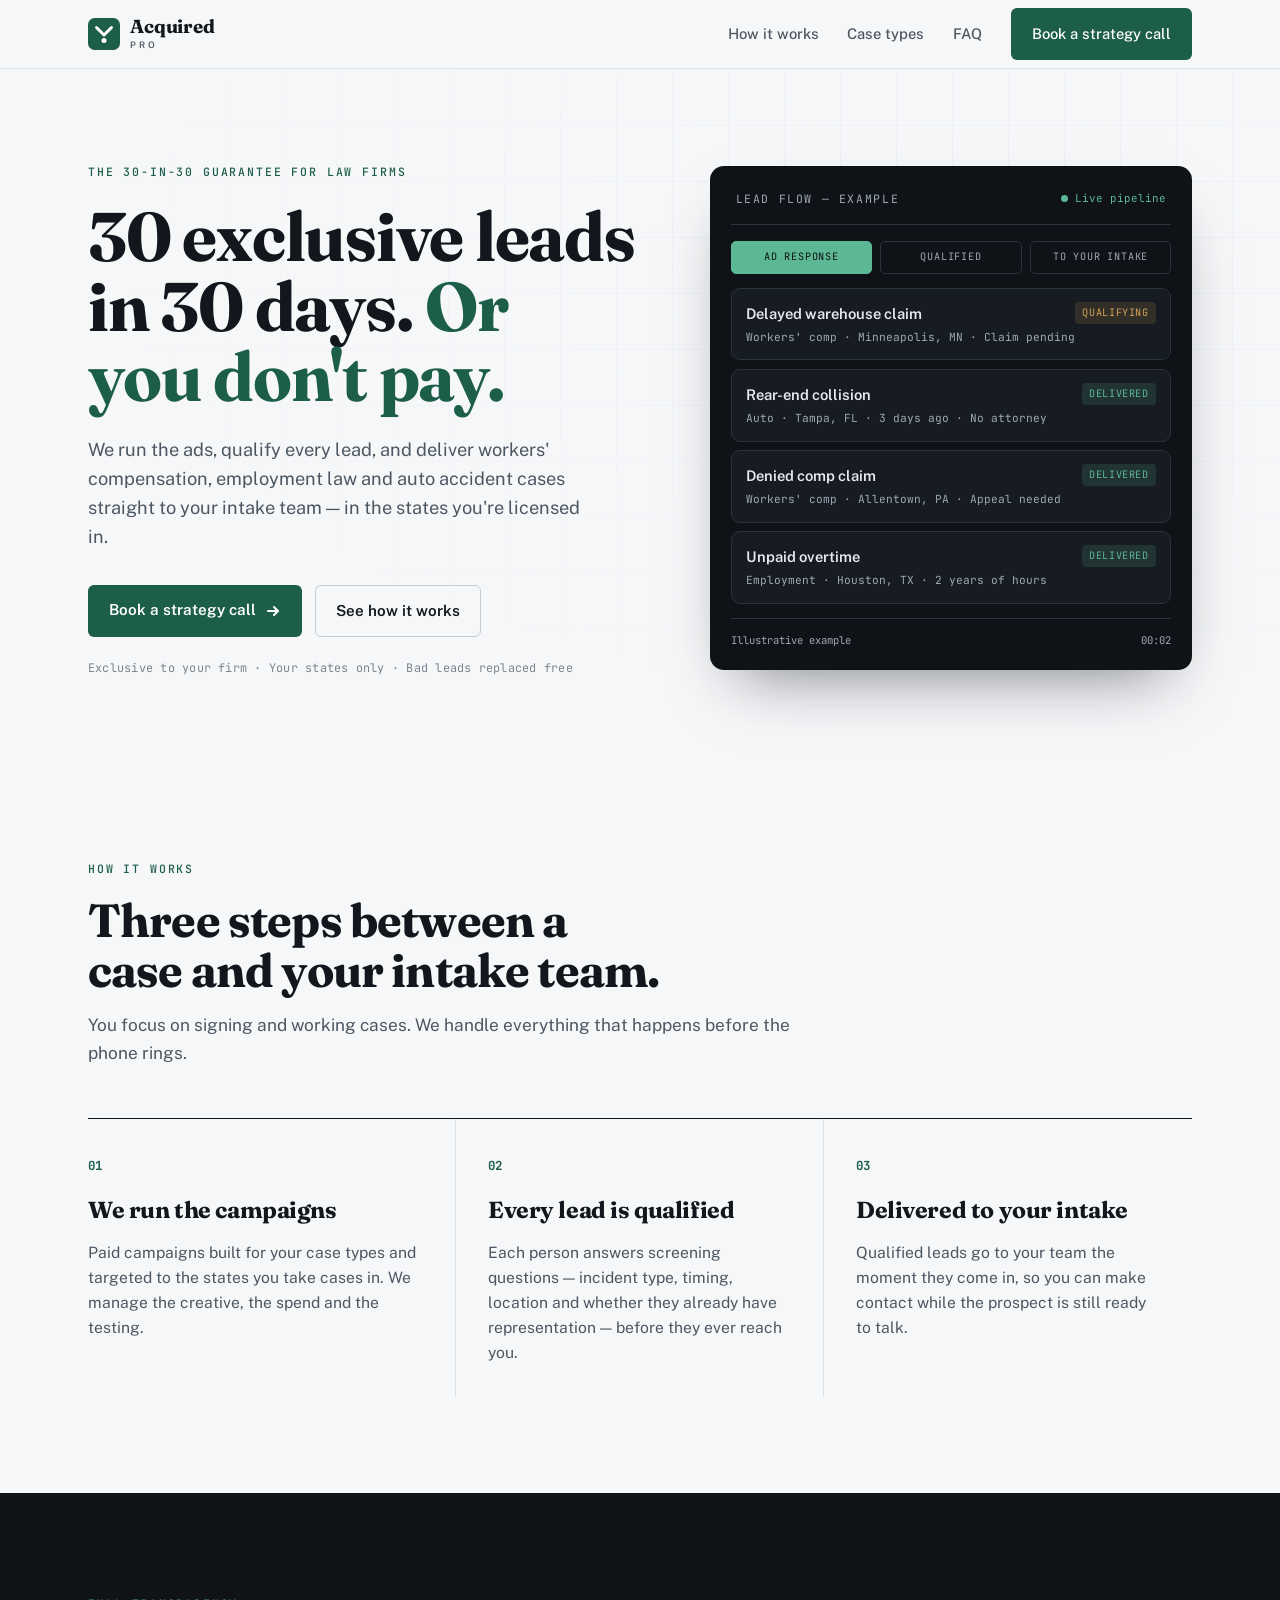
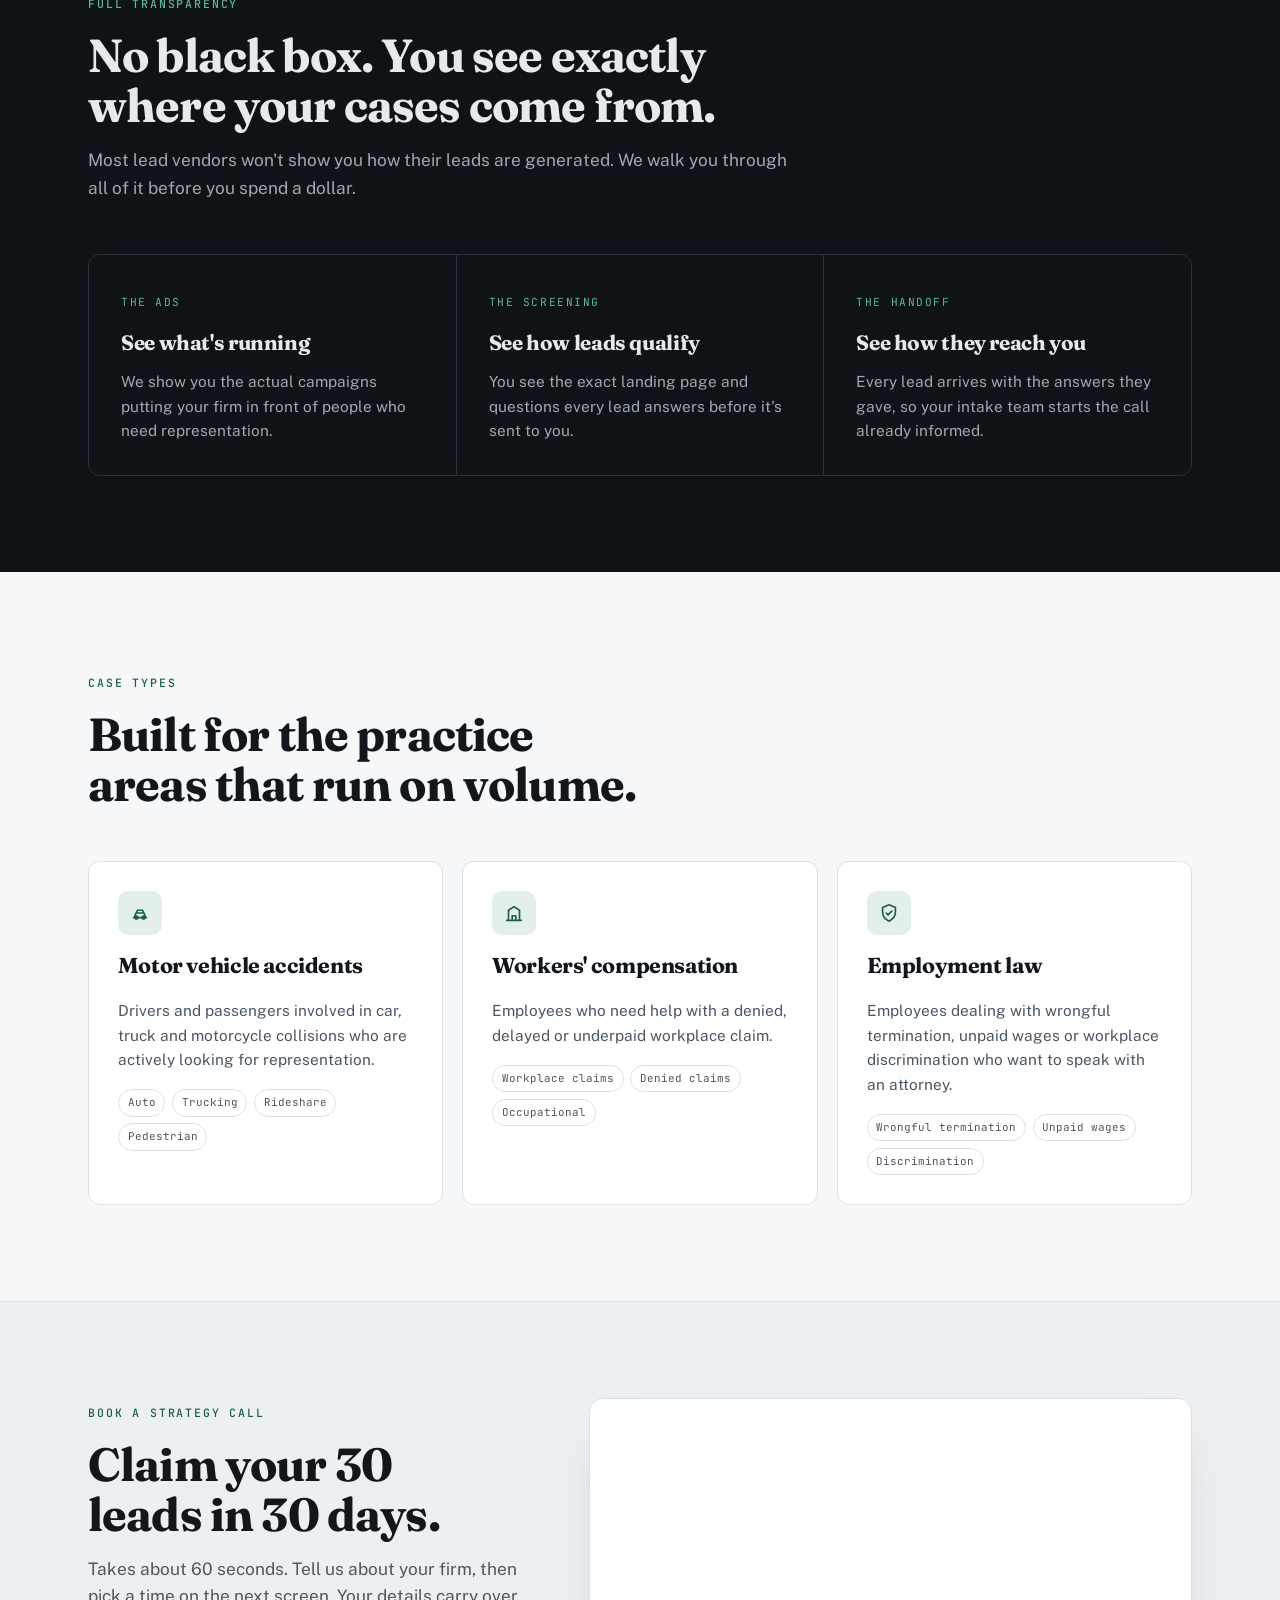
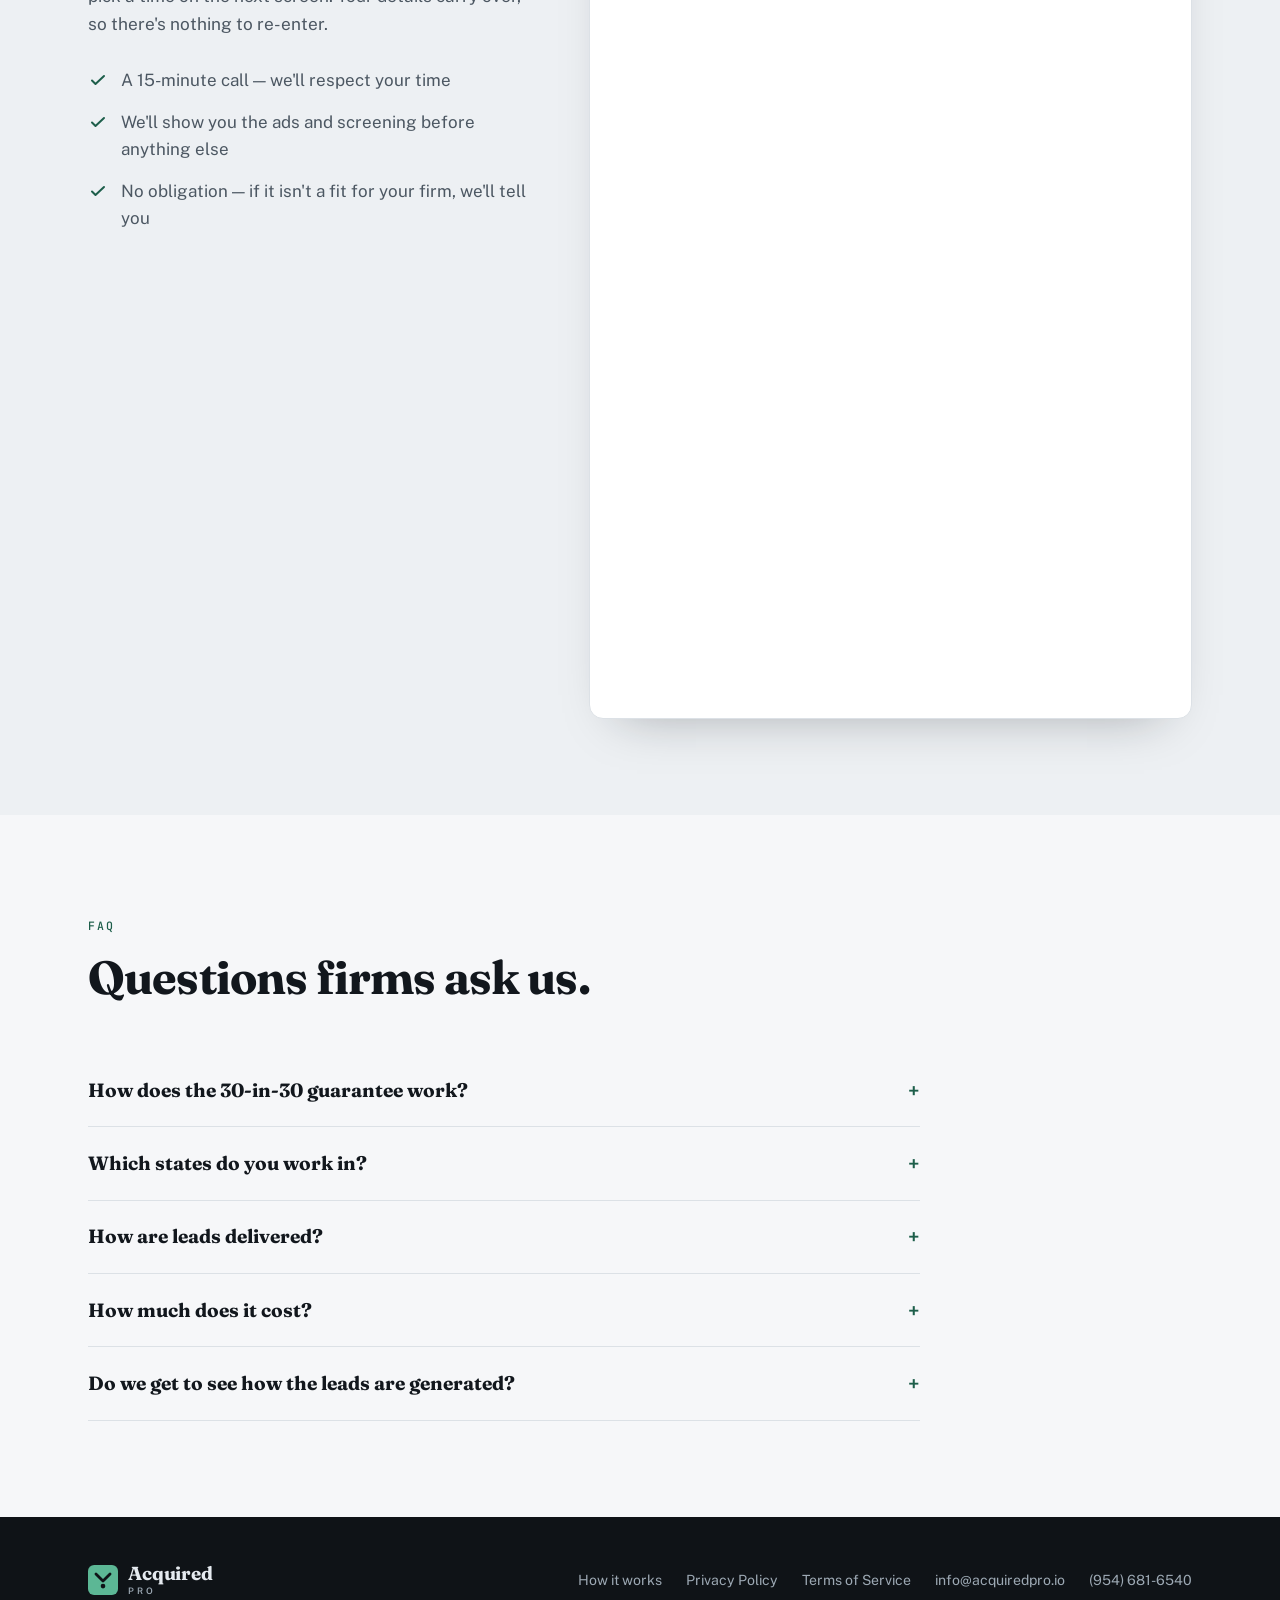
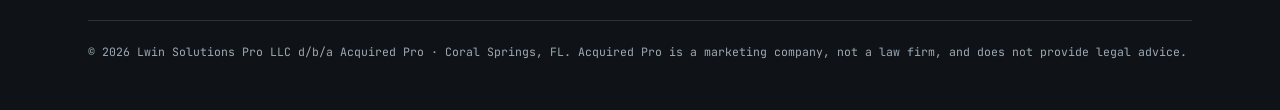
==== index.html @ fd2ed358 "Restore full site design; add branded pre-filled booking page Co-Authored-By: Claude Opus 5 <noreply" ====
<!doctype html>
<html lang="en">
<head>
<meta charset="utf-8">
<meta name="viewport" content="width=device-width, initial-scale=1">
<title>Acquired Pro — Case Acquisition for Law Firms</title>
<meta name="description" content="30 exclusive leads in 30 days, or you don't pay. Acquired Pro runs the ads, qualifies every lead, and delivers workers' compensation, employment law and auto accident cases straight to your intake team.">
<link rel="icon" href="favicon.svg" type="image/svg+xml">
<link rel="preconnect" href="https://fonts.googleapis.com">
<link rel="preconnect" href="https://fonts.gstatic.com" crossorigin>
<link rel="stylesheet" href="https://fonts.googleapis.com/css2?family=Fraunces:opsz,wght@9..144,500;9..144,700&family=Public+Sans:wght@400;500;600;700&family=JetBrains+Mono:wght@400;500;700&display=swap">
<style>
  :root{
    --paper:#F6F7F9; --surface:#FFFFFF; --mist:#EDF0F3;
    --ink:#12171D; --ink-2:#4C5762; --ink-3:#7A8590;
    --rule:#DCE1E6; --rule-strong:#C3CBD3;
    --pine:#1D5E4A; --pine-deep:#154438; --pine-soft:#E3EFEA; --pine-glow:#5CB795;
    --night:#0F1317; --night-2:#171C22; --night-rule:#2A323B; --night-ink:#E5EAEF; --night-ink-2:#9DA9B4;
    --f-display:"Fraunces","Iowan Old Style",Georgia,serif;
    --f-body:"Public Sans","Helvetica Neue",Arial,sans-serif;
    --f-mono:"JetBrains Mono",ui-monospace,Menlo,monospace;
    --wrap:72rem;
  }
  *{box-sizing:border-box}
  html{scroll-behavior:smooth}
  body{margin:0;background:var(--paper);color:var(--ink);font-family:var(--f-body);font-size:17px;line-height:1.6;-webkit-font-smoothing:antialiased}
  img,svg{display:block;max-width:100%}
  a{color:inherit}
  :focus-visible{outline:2px solid var(--pine);outline-offset:3px;border-radius:3px}
  .wrap{max-width:var(--wrap);margin:0 auto;padding:0 1.5rem}
  h1,h2,h3{font-family:var(--f-display);margin:0;text-wrap:balance;letter-spacing:-.018em}
  p{margin:0}
  .eyebrow{font-family:var(--f-mono);font-size:.72rem;font-weight:500;letter-spacing:.16em;text-transform:uppercase;color:var(--pine)}

  /* nav */
  header.nav{position:sticky;top:0;z-index:20;background:rgba(246,247,249,.86);backdrop-filter:blur(10px);border-bottom:1px solid var(--rule)}
  .nav .wrap{display:flex;align-items:center;justify-content:space-between;height:68px}
  .brand{display:flex;align-items:center;gap:.65rem;text-decoration:none}
  .brand svg{width:32px;height:32px}
  .brand .wm{display:flex;flex-direction:column;line-height:1}
  .brand .wm b{font-family:var(--f-display);font-size:1.18rem;font-weight:700;letter-spacing:-.012em}
  .brand .wm span{font-size:.56rem;font-weight:600;letter-spacing:.3em;text-transform:uppercase;color:var(--ink-2);margin-top:.22rem}
  .nav nav{display:flex;align-items:center;gap:1.8rem}
  .nav nav a{text-decoration:none;font-size:.92rem;font-weight:500;color:var(--ink-2)}
  .nav nav a:hover{color:var(--ink)}
  .nav nav a.btn-primary,.nav nav a.btn-primary:hover{color:#fff}
  .btn{display:inline-flex;align-items:center;gap:.55rem;font-family:var(--f-body);font-weight:600;font-size:.95rem;text-decoration:none;border-radius:6px;padding:.8rem 1.25rem;border:1px solid transparent;cursor:pointer;transition:transform .15s ease,background .15s ease}
  .btn-primary{background:var(--pine);color:#fff}
  .btn-primary:hover{background:var(--pine-deep);transform:translateY(-1px)}
  .btn-ghost{border-color:var(--rule-strong);color:var(--ink);background:transparent}
  .btn-ghost:hover{border-color:var(--ink)}
  .btn svg{width:16px;height:16px}
  @media (max-width:760px){.nav nav a:not(.btn){display:none}}

  /* hero */
  .hero{padding:5.5rem 0 5rem;position:relative;overflow:hidden}
  .hero::before{content:"";position:absolute;inset:0;background-image:linear-gradient(var(--rule) 1px,transparent 1px),linear-gradient(90deg,var(--rule) 1px,transparent 1px);background-size:56px 56px;opacity:.45;mask-image:radial-gradient(ellipse at 75% 30%,#000 0%,transparent 62%);-webkit-mask-image:radial-gradient(ellipse at 75% 30%,#000 0%,transparent 62%);pointer-events:none}
  .hero .wrap{position:relative;display:grid;grid-template-columns:1.08fr .92fr;gap:3.5rem;align-items:center}
  .hero h1{font-size:clamp(2.6rem,5.6vw,4.3rem);font-weight:700;line-height:1.02;margin:1.1rem 0 1.4rem}
  .hero h1 em{font-style:normal;color:var(--pine)}
  .hero .sub{font-size:1.14rem;color:var(--ink-2);max-width:32rem}
  .hero .cta{display:flex;flex-wrap:wrap;gap:.8rem;margin-top:2.1rem}
  .hero .fine{margin-top:1.4rem;font-family:var(--f-mono);font-size:.74rem;color:var(--ink-3);letter-spacing:.02em}
  @media (max-width:940px){.hero .wrap{grid-template-columns:1fr}}

  /* intake feed */
  .feed{background:var(--night);color:var(--night-ink);border-radius:14px;padding:1.3rem;box-shadow:0 30px 60px -28px rgba(18,23,29,.55);position:relative}
  .feed-head{display:flex;align-items:center;justify-content:space-between;padding:.2rem .3rem 1rem;border-bottom:1px solid var(--night-rule)}
  .feed-head .t{font-family:var(--f-mono);font-size:.72rem;letter-spacing:.14em;text-transform:uppercase;color:var(--night-ink-2)}
  .live{display:inline-flex;align-items:center;gap:.45rem;font-family:var(--f-mono);font-size:.68rem;color:var(--pine-glow)}
  .live i{width:7px;height:7px;border-radius:50%;background:var(--pine-glow);box-shadow:0 0 0 0 rgba(92,183,149,.6);animation:pulse 1.8s infinite}
  @keyframes pulse{70%{box-shadow:0 0 0 8px rgba(92,183,149,0)}100%{box-shadow:0 0 0 0 rgba(92,183,149,0)}}
  .stages{display:grid;grid-template-columns:repeat(3,1fr);gap:.5rem;margin:1rem 0 .9rem}
  .stage{font-family:var(--f-mono);font-size:.64rem;letter-spacing:.08em;text-transform:uppercase;color:var(--night-ink-2);padding:.45rem .5rem;border:1px solid var(--night-rule);border-radius:5px;text-align:center;transition:all .35s ease}
  .stage.on{color:var(--night);background:var(--pine-glow);border-color:var(--pine-glow)}
  .cards{display:flex;flex-direction:column;gap:.55rem;min-height:252px}
  .card{background:var(--night-2);border:1px solid var(--night-rule);border-radius:9px;padding:.8rem .9rem;display:grid;grid-template-columns:1fr auto;gap:.2rem .8rem;animation:slide .5s ease both}
  @keyframes slide{from{opacity:0;transform:translateY(-10px)}to{opacity:1;transform:none}}
  .card .case{font-weight:600;font-size:.92rem}
  .card .meta{font-family:var(--f-mono);font-size:.7rem;color:var(--night-ink-2);grid-column:1/-1}
  .card .st{font-family:var(--f-mono);font-size:.64rem;letter-spacing:.06em;text-transform:uppercase;padding:.18rem .45rem;border-radius:4px;align-self:start;white-space:nowrap}
  .st.q{background:rgba(211,160,85,.14);color:#D3A055}
  .st.d{background:rgba(92,183,149,.15);color:var(--pine-glow)}
  .st.x{background:rgba(157,169,180,.12);color:var(--night-ink-2)}
  .feed-foot{margin-top:.9rem;padding-top:.8rem;border-top:1px solid var(--night-rule);font-family:var(--f-mono);font-size:.66rem;color:var(--night-ink-2);display:flex;justify-content:space-between}

  /* sections */
  section{padding:6rem 0}
  .sec-head{max-width:44rem;margin-bottom:3.2rem}
  .sec-head h2{font-size:clamp(2rem,3.8vw,2.9rem);font-weight:700;line-height:1.08;margin-top:.9rem}
  .sec-head p{margin-top:1rem;color:var(--ink-2);font-size:1.08rem}

  .steps{display:grid;grid-template-columns:repeat(3,1fr);gap:0;border-top:1px solid var(--ink)}
  .step{padding:2rem 2rem 2rem 0;border-right:1px solid var(--rule)}
  .step + .step{padding-left:2rem}
  .step:last-child{border-right:0}
  .step .n{font-family:var(--f-mono);font-size:.78rem;color:var(--pine);font-weight:700}
  .step h3{font-size:1.45rem;font-weight:700;margin:.8rem 0 .7rem}
  .step p{color:var(--ink-2);font-size:.98rem}
  @media (max-width:860px){.steps{grid-template-columns:1fr}.step,.step+.step{padding:1.8rem 0;border-right:0;border-bottom:1px solid var(--rule)}}

  .dark{background:var(--night);color:var(--night-ink)}
  .dark .eyebrow{color:var(--pine-glow)}
  .dark .sec-head p{color:var(--night-ink-2)}
  .open{display:grid;grid-template-columns:repeat(3,1fr);gap:1px;background:var(--night-rule);border:1px solid var(--night-rule);border-radius:12px;overflow:hidden}
  .open div{background:var(--night);padding:2rem}
  .open .k{font-family:var(--f-mono);font-size:.7rem;letter-spacing:.14em;text-transform:uppercase;color:var(--pine-glow)}
  .open h3{font-size:1.3rem;font-weight:700;margin:.8rem 0 .6rem}
  .open p{color:var(--night-ink-2);font-size:.96rem}
  @media (max-width:860px){.open{grid-template-columns:1fr}}

  .types{display:grid;grid-template-columns:repeat(3,1fr);gap:1.2rem}
  .type{background:var(--surface);border:1px solid var(--rule);border-radius:12px;padding:1.8rem;display:flex;flex-direction:column;gap:.9rem}
  .type .ic{width:44px;height:44px;border-radius:10px;background:var(--pine-soft);display:grid;place-items:center;color:var(--pine)}
  .type .ic svg{width:22px;height:22px}
  .type h3{font-size:1.35rem;font-weight:700}
  .type p{color:var(--ink-2);font-size:.96rem}
  .type ul{list-style:none;padding:0;margin:.2rem 0 0;display:flex;flex-wrap:wrap;gap:.4rem}
  .type li{font-family:var(--f-mono);font-size:.68rem;padding:.25rem .55rem;border:1px solid var(--rule);border-radius:999px;color:var(--ink-2)}
  @media (max-width:860px){.types{grid-template-columns:1fr}}

  .apply{background:var(--mist);border-top:1px solid var(--rule)}
  .apply .wrap{display:grid;grid-template-columns:.85fr 1.15fr;gap:3.5rem;align-items:start}
  .apply .checks{list-style:none;padding:0;margin:1.8rem 0 0;display:flex;flex-direction:column;gap:.9rem}
  .apply .checks li{display:grid;grid-template-columns:22px 1fr;gap:.7rem;color:var(--ink-2)}
  .apply .checks svg{width:20px;height:20px;color:var(--pine);margin-top:.18rem}
  .form-shell{background:var(--surface);border:1px solid var(--rule);border-radius:14px;padding:.6rem;box-shadow:0 24px 50px -30px rgba(18,23,29,.35)}
  .form-shell iframe{width:100%;min-height:900px;border:0;border-radius:10px;display:block}
  @media (max-width:940px){.apply .wrap{grid-template-columns:1fr}}

  .faq{max-width:52rem}
  .faq details{border-bottom:1px solid var(--rule);padding:1.3rem 0}
  .faq summary{cursor:pointer;list-style:none;font-family:var(--f-display);font-size:1.2rem;font-weight:700;display:flex;justify-content:space-between;gap:1rem}
  .faq summary::-webkit-details-marker{display:none}
  .faq summary::after{content:"+";font-family:var(--f-mono);color:var(--pine);font-weight:500}
  .faq details[open] summary::after{content:"–"}
  .faq details p{margin-top:.8rem;color:var(--ink-2);max-width:44rem}

  footer{background:var(--night);color:var(--night-ink-2);padding:3rem 0}
  footer .wrap{display:flex;flex-wrap:wrap;justify-content:space-between;gap:1.5rem;align-items:center}
  footer .brand .wm b{color:var(--night-ink)}
  footer .brand .wm span{color:var(--night-ink-2)}
  footer nav{display:flex;gap:1.5rem;font-size:.88rem}
  footer nav a{text-decoration:none}
  footer nav a:hover{color:var(--night-ink)}
  footer small{font-family:var(--f-mono);font-size:.72rem;width:100%;border-top:1px solid var(--night-rule);padding-top:1.4rem}

  .reveal{animation:rise .8s cubic-bezier(.2,.7,.2,1) both}
  .reveal.d1{animation-delay:.08s}.reveal.d2{animation-delay:.16s}.reveal.d3{animation-delay:.24s}.reveal.d4{animation-delay:.32s}
  @keyframes rise{from{opacity:0;transform:translateY(14px)}to{opacity:1;transform:none}}
  @media (prefers-reduced-motion:reduce){*{animation:none!important;transition:none!important;scroll-behavior:auto!important}}
</style>
</head>
<body>

<header class="nav">
  <div class="wrap">
    <a class="brand" href="#top" aria-label="Acquired Pro home">
      <svg viewBox="0 0 64 64" aria-hidden="true"><rect width="64" height="64" rx="13" fill="#1D5E4A"/><path d="M17 19 L32 34 L47 19" fill="none" stroke="#fff" stroke-width="6" stroke-linecap="round" stroke-linejoin="round"/><circle cx="32" cy="45" r="5" fill="#fff"/></svg>
      <span class="wm"><b>Acquired</b><span>Pro</span></span>
    </a>
    <nav>
      <a href="#how">How it works</a>
      <a href="#cases">Case types</a>
      <a href="#faq">FAQ</a>
      <a class="btn btn-primary" href="#apply">Book a strategy call</a>
    </nav>
  </div>
</header>

<main id="top">

<section class="hero">
  <div class="wrap">
    <div>
      <span class="eyebrow reveal">The 30-in-30 guarantee for law firms</span>
      <h1 class="reveal d1">30 exclusive leads in 30 days. <em>Or you don't pay.</em></h1>
      <p class="sub reveal d2">We run the ads, qualify every lead, and deliver workers' compensation, employment law and auto accident cases straight to your intake team — in the states you're licensed in.</p>
      <div class="cta reveal d3">
        <a class="btn btn-primary" href="#apply">Book a strategy call
          <svg viewBox="0 0 16 16" fill="none" stroke="currentColor" stroke-width="2" stroke-linecap="round"><path d="M3 8h10M9 4l4 4-4 4"/></svg></a>
        <a class="btn btn-ghost" href="#how">See how it works</a>
      </div>
      <p class="fine reveal d4">Exclusive to your firm · Your states only · Bad leads replaced free</p>
    </div>

    <div class="feed reveal d2" aria-label="Illustration of how a lead moves from ad to your intake team">
      <div class="feed-head">
        <span class="t">Lead flow — example</span>
        <span class="live"><i></i>Live pipeline</span>
      </div>
      <div class="stages">
        <span class="stage" data-s="0">Ad response</span>
        <span class="stage" data-s="1">Qualified</span>
        <span class="stage" data-s="2">To your intake</span>
      </div>
      <div class="cards" id="cards"></div>
      <div class="feed-foot"><span>Illustrative example</span><span id="clock">00:00</span></div>
    </div>
  </div>
</section>

<section id="how">
  <div class="wrap">
    <div class="sec-head">
      <span class="eyebrow">How it works</span>
      <h2>Three steps between a case and your intake team.</h2>
      <p>You focus on signing and working cases. We handle everything that happens before the phone rings.</p>
    </div>
    <div class="steps">
      <div class="step">
        <span class="n">01</span>
        <h3>We run the campaigns</h3>
        <p>Paid campaigns built for your case types and targeted to the states you take cases in. We manage the creative, the spend and the testing.</p>
      </div>
      <div class="step">
        <span class="n">02</span>
        <h3>Every lead is qualified</h3>
        <p>Each person answers screening questions — incident type, timing, location and whether they already have representation — before they ever reach you.</p>
      </div>
      <div class="step">
        <span class="n">03</span>
        <h3>Delivered to your intake</h3>
        <p>Qualified leads go to your team the moment they come in, so you can make contact while the prospect is still ready to talk.</p>
      </div>
    </div>
  </div>
</section>

<section class="dark">
  <div class="wrap">
    <div class="sec-head">
      <span class="eyebrow">Full transparency</span>
      <h2>No black box. You see exactly where your cases come from.</h2>
      <p>Most lead vendors won't show you how their leads are generated. We walk you through all of it before you spend a dollar.</p>
    </div>
    <div class="open">
      <div>
        <span class="k">The ads</span>
        <h3>See what's running</h3>
        <p>We show you the actual campaigns putting your firm in front of people who need representation.</p>
      </div>
      <div>
        <span class="k">The screening</span>
        <h3>See how leads qualify</h3>
        <p>You see the exact landing page and questions every lead answers before it's sent to you.</p>
      </div>
      <div>
        <span class="k">The handoff</span>
        <h3>See how they reach you</h3>
        <p>Every lead arrives with the answers they gave, so your intake team starts the call already informed.</p>
      </div>
    </div>
  </div>
</section>

<section id="cases">
  <div class="wrap">
    <div class="sec-head">
      <span class="eyebrow">Case types</span>
      <h2>Built for the practice areas that run on volume.</h2>
    </div>
    <div class="types">
      <div class="type">
        <span class="ic"><svg viewBox="0 0 24 24" fill="none" stroke="currentColor" stroke-width="1.8" stroke-linecap="round" stroke-linejoin="round"><path d="M5 17h14M6 17l1.5-5h9L18 17M8 12l1.2-3h5.6L16 12"/><circle cx="8" cy="17" r="1.6"/><circle cx="16" cy="17" r="1.6"/></svg></span>
        <h3>Motor vehicle accidents</h3>
        <p>Drivers and passengers involved in car, truck and motorcycle collisions who are actively looking for representation.</p>
        <ul><li>Auto</li><li>Trucking</li><li>Rideshare</li><li>Pedestrian</li></ul>
      </div>
      <div class="type">
        <span class="ic"><svg viewBox="0 0 24 24" fill="none" stroke="currentColor" stroke-width="1.8" stroke-linecap="round" stroke-linejoin="round"><path d="M4 20h16M6 20V9l6-4 6 4v11M10 20v-5h4v5"/></svg></span>
        <h3>Workers' compensation</h3>
        <p>Employees who need help with a denied, delayed or underpaid workplace claim.</p>
        <ul><li>Workplace claims</li><li>Denied claims</li><li>Occupational</li></ul>
      </div>
      <div class="type">
        <span class="ic"><svg viewBox="0 0 24 24" fill="none" stroke="currentColor" stroke-width="1.8" stroke-linecap="round" stroke-linejoin="round"><path d="M12 3l7 3v5c0 4.5-3 8-7 10-4-2-7-5.5-7-10V6z"/><path d="M9 12l2 2 4-4"/></svg></span>
        <h3>Employment law</h3>
        <p>Employees dealing with wrongful termination, unpaid wages or workplace discrimination who want to speak with an attorney.</p>
        <ul><li>Wrongful termination</li><li>Unpaid wages</li><li>Discrimination</li></ul>
      </div>
    </div>
  </div>
</section>

<!--
  PROOF SECTION — hidden until the proof wording is finalized.
  Uncomment and replace the copy + image once Lwin confirms what can be claimed.

<section id="proof">
  <div class="wrap">
    <div class="sec-head">
      <span class="eyebrow">Proof</span>
      <h2>[Proof headline]</h2>
      <p>[Supporting line]</p>
    </div>
    <img src="assets/proof.jpg" alt="[Describe proof image]">
  </div>
</section>
-->

<section class="apply" id="apply">
  <div class="wrap">
    <div>
      <span class="eyebrow">Book a strategy call</span>
      <div class="sec-head" style="margin-bottom:0">
        <h2>Claim your 30 leads in 30 days.</h2>
        <p>Takes about 60 seconds. Tell us about your firm, then pick a time on the next screen. Your details carry over, so there's nothing to re-enter.</p>
      </div>
      <ul class="checks">
        <li><svg viewBox="0 0 20 20" fill="none" stroke="currentColor" stroke-width="2" stroke-linecap="round" stroke-linejoin="round"><path d="M4 10.5l3.5 3.5L16 6"/></svg><span>A 15-minute call — we'll respect your time</span></li>
        <li><svg viewBox="0 0 20 20" fill="none" stroke="currentColor" stroke-width="2" stroke-linecap="round" stroke-linejoin="round"><path d="M4 10.5l3.5 3.5L16 6"/></svg><span>We'll show you the ads and screening before anything else</span></li>
        <li><svg viewBox="0 0 20 20" fill="none" stroke="currentColor" stroke-width="2" stroke-linecap="round" stroke-linejoin="round"><path d="M4 10.5l3.5 3.5L16 6"/></svg><span>No obligation — if it isn't a fit for your firm, we'll tell you</span></li>
      </ul>
    </div>
    <div class="form-shell">
      <!-- Swap this iframe for the ROASForm embed once it's set up. -->
      <iframe
        src="https://api.leadconnectorhq.com/widget/form/cnepRQorSrtTe8y4vfI2"
        id="inline-cnepRQorSrtTe8y4vfI2"
        data-layout="{'id':'INLINE'}"
        data-trigger-type="alwaysShow"
        data-trigger-value=""
        data-activation-type="alwaysActivated"
        data-activation-value=""
        data-deactivation-type="neverDeactivate"
        data-deactivation-value=""
        data-form-name="AP – Law Firm Application"
        data-layout-iframe-id="inline-cnepRQorSrtTe8y4vfI2"
        data-form-id="cnepRQorSrtTe8y4vfI2"
        title="AP – Law Firm Application"
        loading="lazy"></iframe>
      <script src="https://link.msgsndr.com/js/form_embed.js"></script>
    </div>
  </div>
</section>

<section id="faq">
  <div class="wrap">
    <div class="sec-head">
      <span class="eyebrow">FAQ</span>
      <h2>Questions firms ask us.</h2>
    </div>
    <div class="faq">
      <details>
        <summary>How does the 30-in-30 guarantee work?</summary>
        <p>Once your campaign goes live, we deliver 30 qualified leads, exclusive to your firm, within 30 days. If we don't hit 30, you don't pay for the pilot. Any lead with a bad number, outside your states or a duplicate is replaced free. We guarantee delivery of leads; how many sign is up to your intake team.</p>
      </details>
      <details>
        <summary>Which states do you work in?</summary>
        <p>We run campaigns in the states you're licensed to take cases in. Lead generation rules vary by state, so we confirm your markets on the strategy call before anything launches.</p>
      </details>
      <details>
        <summary>How are leads delivered?</summary>
        <p>In real time, the moment a lead qualifies — by email, text, or directly into your CRM. Each lead includes the answers they gave during screening.</p>
      </details>
      <details>
        <summary>How much does it cost?</summary>
        <p>You pay per lead. Pricing depends on case type and the states you want to cover, and we go through it on the call.</p>
      </details>
      <details>
        <summary>Do we get to see how the leads are generated?</summary>
        <p>Yes. We show you the ads, the landing pages and the screening questions. There's nothing about your lead flow you won't be able to see.</p>
      </details>
    </div>
  </div>
</section>

</main>

<footer>
  <div class="wrap">
    <a class="brand" href="#top" aria-label="Acquired Pro home">
      <svg viewBox="0 0 64 64" aria-hidden="true" style="width:30px;height:30px"><rect width="64" height="64" rx="13" fill="#5CB795"/><path d="M17 19 L32 34 L47 19" fill="none" stroke="#0F1317" stroke-width="6" stroke-linecap="round" stroke-linejoin="round"/><circle cx="32" cy="45" r="5" fill="#0F1317"/></svg>
      <span class="wm"><b>Acquired</b><span>Pro</span></span>
    </a>
    <nav>
      <a href="#how">How it works</a>
      <a href="privacy.html">Privacy Policy</a>
      <a href="terms.html">Terms of Service</a>
      <a href="mailto:info@acquiredpro.io">info@acquiredpro.io</a>
      <a href="tel:+19546816540">(954) 681-6540</a>
    </nav>
    <small>© <span id="yr">2026</span> Lwin Solutions Pro LLC d/b/a Acquired Pro · Coral Springs, FL. Acquired Pro is a marketing company, not a law firm, and does not provide legal advice.</small>
  </div>
</footer>

<script>
  document.getElementById('yr').textContent = new Date().getFullYear();

  (function () {
    var reduce = window.matchMedia('(prefers-reduced-motion: reduce)').matches;
    var leads = [
      { c: 'Rear-end collision', m: 'Auto · Tampa, FL · 3 days ago · No attorney' },
      { c: 'Denied comp claim', m: "Workers' comp · Allentown, PA · Appeal needed" },
      { c: 'Unpaid overtime', m: 'Employment · Houston, TX · 2 years of hours' },
      { c: 'Rideshare collision', m: 'Auto · Chicago, IL · Passenger · No attorney' },
      { c: 'Delayed warehouse claim', m: "Workers' comp · Minneapolis, MN · Claim pending" }
    ];
    var cards = document.getElementById('cards');
    var stages = document.querySelectorAll('.stage');
    var clock = document.getElementById('clock');
    var i = 0, t = 0;

    function setStage(n) {
      stages.forEach(function (s) { s.classList.toggle('on', Number(s.dataset.s) === n); });
    }
    function card(lead, cls, label) {
      var el = document.createElement('div');
      el.className = 'card';
      el.innerHTML = '<span class="case"></span><span class="st ' + cls + '"></span><span class="meta"></span>';
      el.querySelector('.case').textContent = lead.c;
      el.querySelector('.st').textContent = label;
      el.querySelector('.meta').textContent = lead.m;
      return el;
    }
    function render() {
      cards.innerHTML = '';
      for (var k = 0; k < 4; k++) {
        var lead = leads[(i + k) % leads.length];
        var st = k === 0 ? ['q', 'Qualifying'] : ['d', 'Delivered'];
        cards.appendChild(card(lead, st[0], st[1]));
      }
    }
    function tick() {
      var phase = t % 3;
      setStage(phase);
      if (phase === 0) { i = (i + leads.length - 1) % leads.length; render(); }
      if (phase === 2) { var first = cards.querySelector('.st'); if (first) { first.className = 'st d'; first.textContent = 'Delivered'; } }
      t++;
    }
    render(); setStage(2);
    if (!reduce) {
      setInterval(tick, 1600);
      var s = 0;
      setInterval(function () { s++; clock.textContent = String(Math.floor(s / 60)).padStart(2, '0') + ':' + String(s % 60).padStart(2, '0'); }, 1000);
    }
  })();
</script>
</body>
</html>
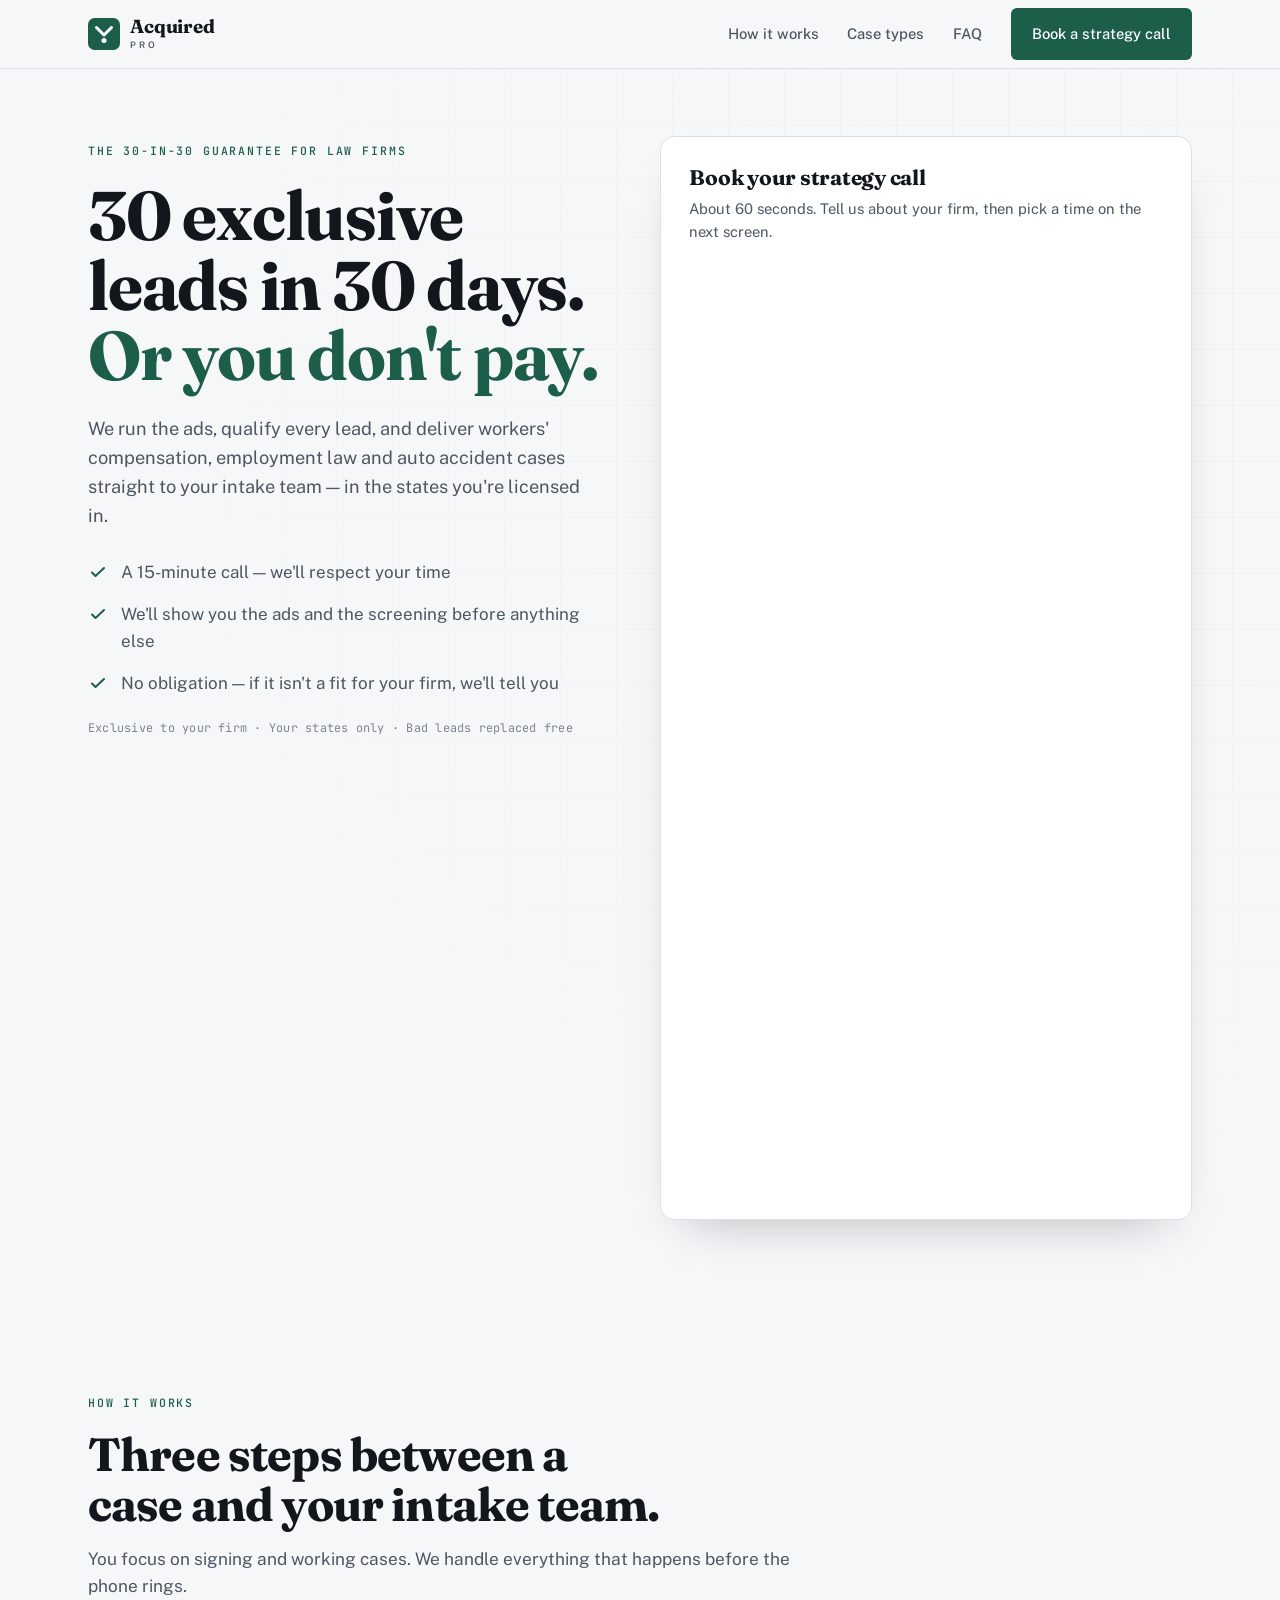
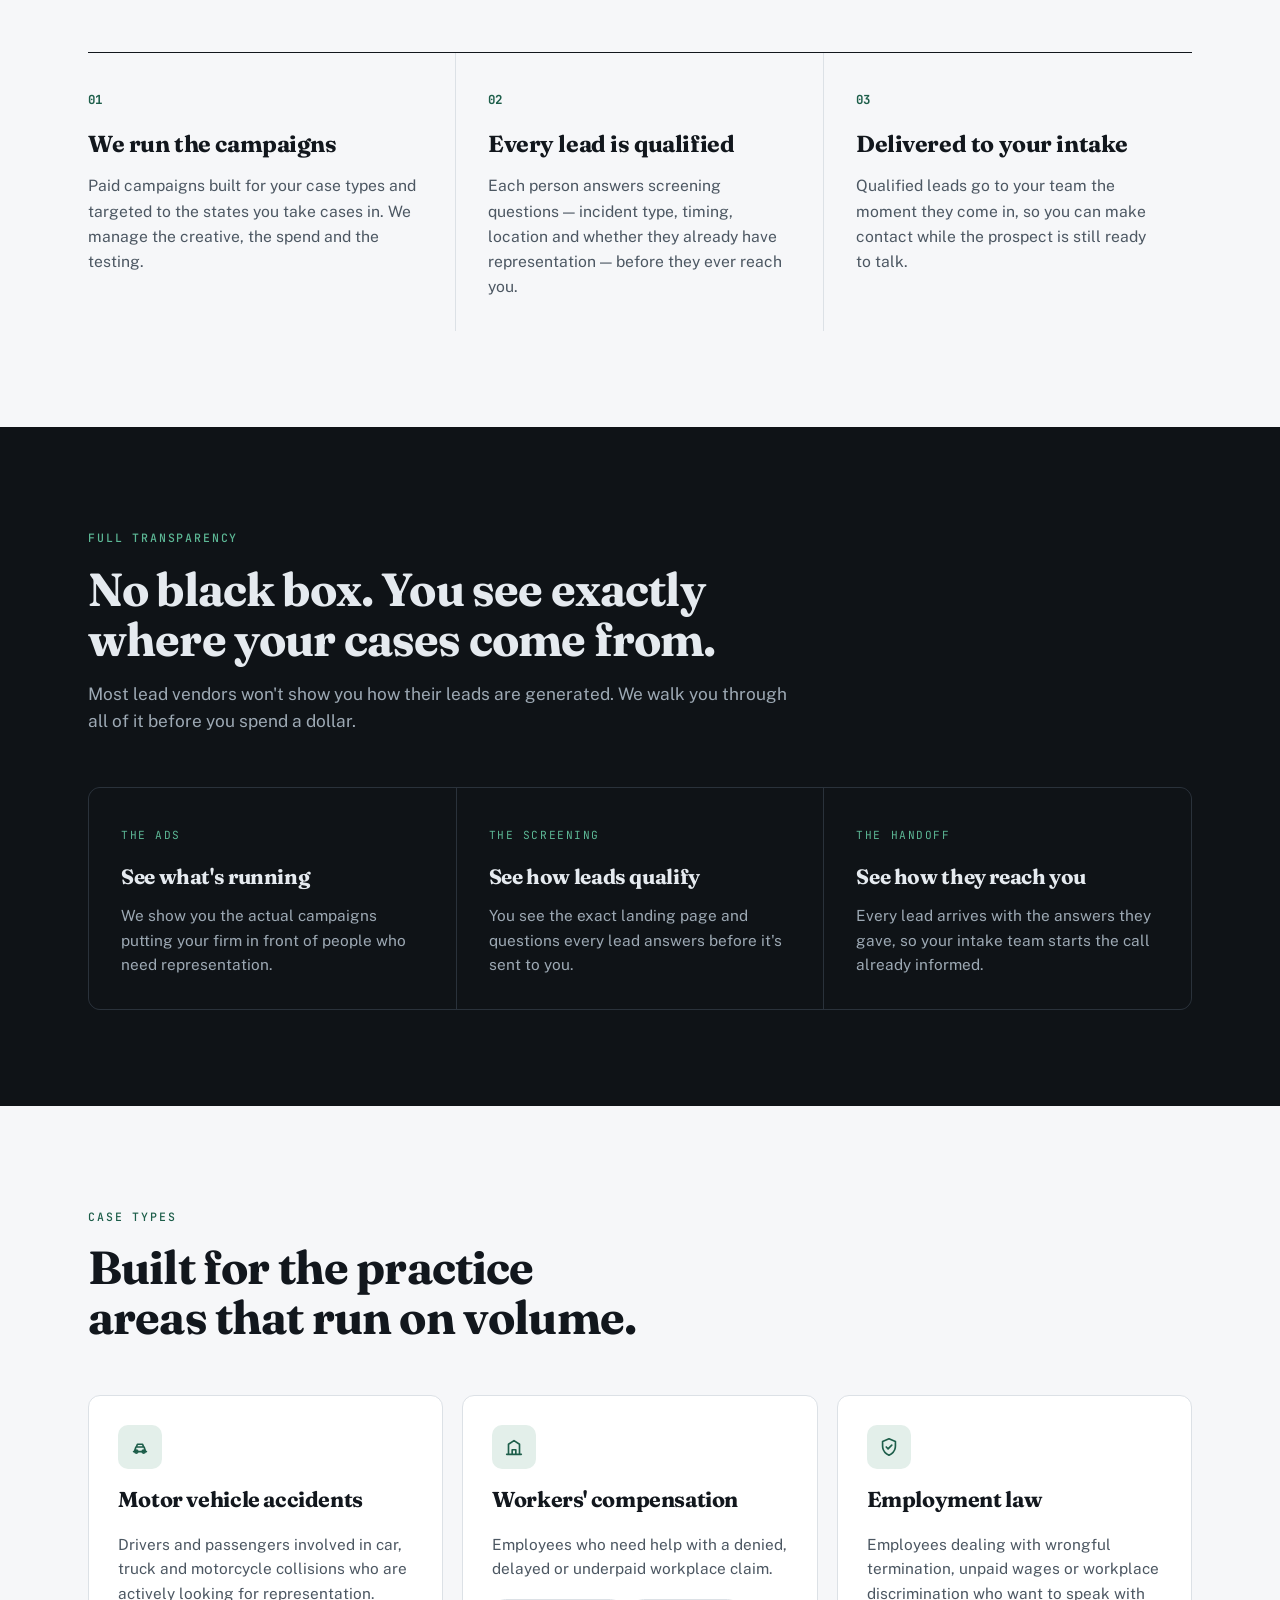
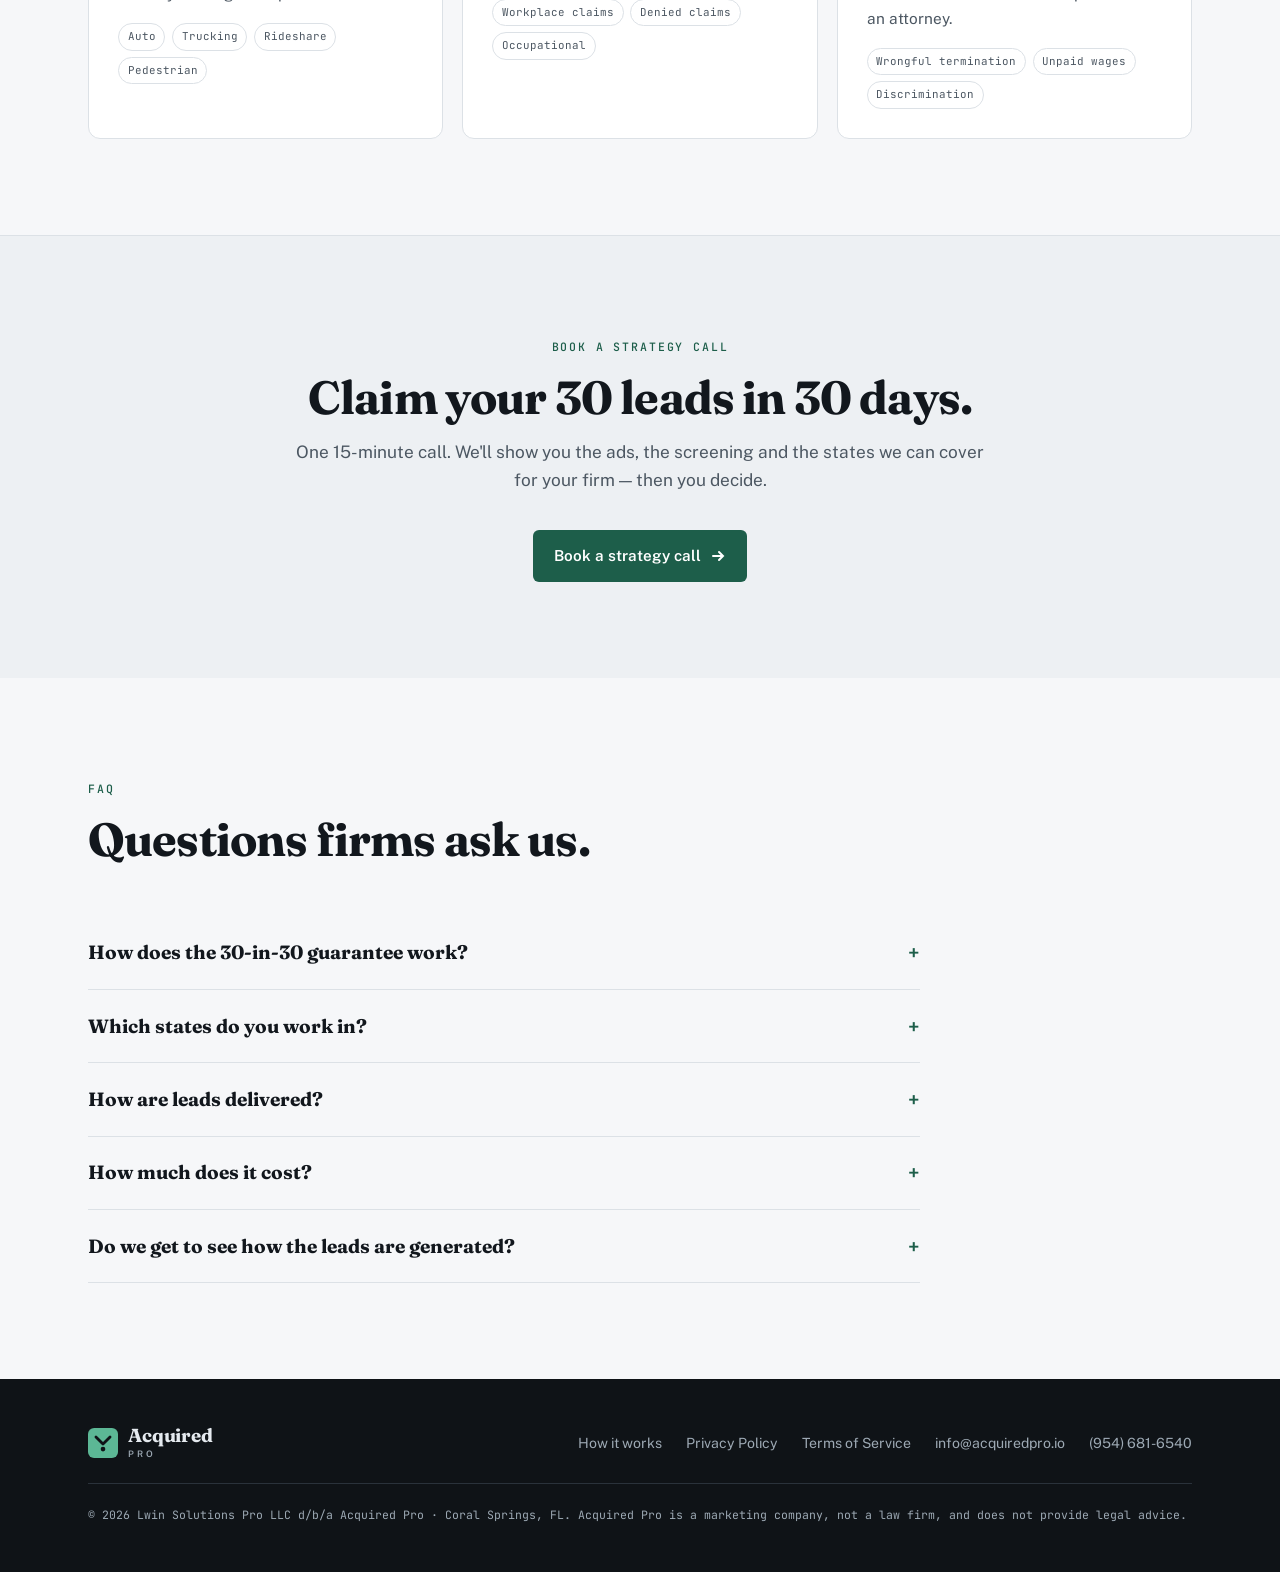
==== commit 9ba7d3ea: "Put the strategy-call form in the hero, above the fold Replaces the decorative lead-flow panel with " ====
--- a/index.html
+++ b/index.html
@@ -53,36 +53,15 @@
   @media (max-width:760px){.nav nav a:not(.btn){display:none}}
 
   /* hero */
-  .hero{padding:5.5rem 0 5rem;position:relative;overflow:hidden}
+  .hero{padding:4.2rem 0 4.5rem;position:relative;overflow:hidden}
   .hero::before{content:"";position:absolute;inset:0;background-image:linear-gradient(var(--rule) 1px,transparent 1px),linear-gradient(90deg,var(--rule) 1px,transparent 1px);background-size:56px 56px;opacity:.45;mask-image:radial-gradient(ellipse at 75% 30%,#000 0%,transparent 62%);-webkit-mask-image:radial-gradient(ellipse at 75% 30%,#000 0%,transparent 62%);pointer-events:none}
-  .hero .wrap{position:relative;display:grid;grid-template-columns:1.08fr .92fr;gap:3.5rem;align-items:center}
+  .hero .wrap{position:relative;display:grid;grid-template-columns:1fr 1.02fr;gap:3.2rem;align-items:start}
   .hero h1{font-size:clamp(2.6rem,5.6vw,4.3rem);font-weight:700;line-height:1.02;margin:1.1rem 0 1.4rem}
   .hero h1 em{font-style:normal;color:var(--pine)}
   .hero .sub{font-size:1.14rem;color:var(--ink-2);max-width:32rem}
   .hero .cta{display:flex;flex-wrap:wrap;gap:.8rem;margin-top:2.1rem}
   .hero .fine{margin-top:1.4rem;font-family:var(--f-mono);font-size:.74rem;color:var(--ink-3);letter-spacing:.02em}
-  @media (max-width:940px){.hero .wrap{grid-template-columns:1fr}}
-
-  /* intake feed */
-  .feed{background:var(--night);color:var(--night-ink);border-radius:14px;padding:1.3rem;box-shadow:0 30px 60px -28px rgba(18,23,29,.55);position:relative}
-  .feed-head{display:flex;align-items:center;justify-content:space-between;padding:.2rem .3rem 1rem;border-bottom:1px solid var(--night-rule)}
-  .feed-head .t{font-family:var(--f-mono);font-size:.72rem;letter-spacing:.14em;text-transform:uppercase;color:var(--night-ink-2)}
-  .live{display:inline-flex;align-items:center;gap:.45rem;font-family:var(--f-mono);font-size:.68rem;color:var(--pine-glow)}
-  .live i{width:7px;height:7px;border-radius:50%;background:var(--pine-glow);box-shadow:0 0 0 0 rgba(92,183,149,.6);animation:pulse 1.8s infinite}
-  @keyframes pulse{70%{box-shadow:0 0 0 8px rgba(92,183,149,0)}100%{box-shadow:0 0 0 0 rgba(92,183,149,0)}}
-  .stages{display:grid;grid-template-columns:repeat(3,1fr);gap:.5rem;margin:1rem 0 .9rem}
-  .stage{font-family:var(--f-mono);font-size:.64rem;letter-spacing:.08em;text-transform:uppercase;color:var(--night-ink-2);padding:.45rem .5rem;border:1px solid var(--night-rule);border-radius:5px;text-align:center;transition:all .35s ease}
-  .stage.on{color:var(--night);background:var(--pine-glow);border-color:var(--pine-glow)}
-  .cards{display:flex;flex-direction:column;gap:.55rem;min-height:252px}
-  .card{background:var(--night-2);border:1px solid var(--night-rule);border-radius:9px;padding:.8rem .9rem;display:grid;grid-template-columns:1fr auto;gap:.2rem .8rem;animation:slide .5s ease both}
-  @keyframes slide{from{opacity:0;transform:translateY(-10px)}to{opacity:1;transform:none}}
-  .card .case{font-weight:600;font-size:.92rem}
-  .card .meta{font-family:var(--f-mono);font-size:.7rem;color:var(--night-ink-2);grid-column:1/-1}
-  .card .st{font-family:var(--f-mono);font-size:.64rem;letter-spacing:.06em;text-transform:uppercase;padding:.18rem .45rem;border-radius:4px;align-self:start;white-space:nowrap}
-  .st.q{background:rgba(211,160,85,.14);color:#D3A055}
-  .st.d{background:rgba(92,183,149,.15);color:var(--pine-glow)}
-  .st.x{background:rgba(157,169,180,.12);color:var(--night-ink-2)}
-  .feed-foot{margin-top:.9rem;padding-top:.8rem;border-top:1px solid var(--night-rule);font-family:var(--f-mono);font-size:.66rem;color:var(--night-ink-2);display:flex;justify-content:space-between}
+  @media (max-width:940px){.hero .wrap{grid-template-columns:1fr;gap:2.6rem}}
 
   /* sections */
   section{padding:6rem 0}
@@ -121,12 +100,21 @@
 
   .apply{background:var(--mist);border-top:1px solid var(--rule)}
   .apply .wrap{display:grid;grid-template-columns:.85fr 1.15fr;gap:3.5rem;align-items:start}
-  .apply .checks{list-style:none;padding:0;margin:1.8rem 0 0;display:flex;flex-direction:column;gap:.9rem}
-  .apply .checks li{display:grid;grid-template-columns:22px 1fr;gap:.7rem;color:var(--ink-2)}
-  .apply .checks svg{width:20px;height:20px;color:var(--pine);margin-top:.18rem}
+  .checks{list-style:none;padding:0;margin:1.8rem 0 0;display:flex;flex-direction:column;gap:.9rem}
+  .checks li{display:grid;grid-template-columns:22px 1fr;gap:.7rem;color:var(--ink-2)}
+  .checks svg{width:20px;height:20px;color:var(--pine);margin-top:.18rem}
   .form-shell{background:var(--surface);border:1px solid var(--rule);border-radius:14px;padding:.6rem;box-shadow:0 24px 50px -30px rgba(18,23,29,.35)}
   .form-shell iframe{width:100%;min-height:900px;border:0;border-radius:10px;display:block}
   @media (max-width:940px){.apply .wrap{grid-template-columns:1fr}}
+  #apply{scroll-margin-top:92px}
+  .form-head{padding:1.15rem 1.15rem .35rem}
+  .form-head h2{font-family:var(--f-display);font-size:1.32rem;line-height:1.15;letter-spacing:-.012em;margin:0}
+  .form-head p{margin:.45rem 0 0;font-size:.92rem;color:var(--ink-2)}
+  .hero .form-shell iframe{min-height:960px}
+  .closing{text-align:center}
+  .closing .wrap{grid-template-columns:1fr;justify-items:center}
+  .closing .sec-head{margin-left:auto;margin-right:auto}
+  .closing .cta{display:flex;justify-content:center;margin-top:2.2rem}
 
   .faq{max-width:52rem}
   .faq details{border-bottom:1px solid var(--rule);padding:1.3rem 0}
@@ -176,144 +164,19 @@
       <span class="eyebrow reveal">The 30-in-30 guarantee for law firms</span>
       <h1 class="reveal d1">30 exclusive leads in 30 days. <em>Or you don't pay.</em></h1>
       <p class="sub reveal d2">We run the ads, qualify every lead, and deliver workers' compensation, employment law and auto accident cases straight to your intake team — in the states you're licensed in.</p>
-      <div class="cta reveal d3">
-        <a class="btn btn-primary" href="#apply">Book a strategy call
-          <svg viewBox="0 0 16 16" fill="none" stroke="currentColor" stroke-width="2" stroke-linecap="round"><path d="M3 8h10M9 4l4 4-4 4"/></svg></a>
-        <a class="btn btn-ghost" href="#how">See how it works</a>
-      </div>
-      <p class="fine reveal d4">Exclusive to your firm · Your states only · Bad leads replaced free</p>
-    </div>
-
-    <div class="feed reveal d2" aria-label="Illustration of how a lead moves from ad to your intake team">
-      <div class="feed-head">
-        <span class="t">Lead flow — example</span>
-        <span class="live"><i></i>Live pipeline</span>
-      </div>
-      <div class="stages">
-        <span class="stage" data-s="0">Ad response</span>
-        <span class="stage" data-s="1">Qualified</span>
-        <span class="stage" data-s="2">To your intake</span>
-      </div>
-      <div class="cards" id="cards"></div>
-      <div class="feed-foot"><span>Illustrative example</span><span id="clock">00:00</span></div>
-    </div>
-  </div>
-</section>
-
-<section id="how">
-  <div class="wrap">
-    <div class="sec-head">
-      <span class="eyebrow">How it works</span>
-      <h2>Three steps between a case and your intake team.</h2>
-      <p>You focus on signing and working cases. We handle everything that happens before the phone rings.</p>
-    </div>
-    <div class="steps">
-      <div class="step">
-        <span class="n">01</span>
-        <h3>We run the campaigns</h3>
-        <p>Paid campaigns built for your case types and targeted to the states you take cases in. We manage the creative, the spend and the testing.</p>
-      </div>
-      <div class="step">
-        <span class="n">02</span>
-        <h3>Every lead is qualified</h3>
-        <p>Each person answers screening questions — incident type, timing, location and whether they already have representation — before they ever reach you.</p>
-      </div>
-      <div class="step">
-        <span class="n">03</span>
-        <h3>Delivered to your intake</h3>
-        <p>Qualified leads go to your team the moment they come in, so you can make contact while the prospect is still ready to talk.</p>
-      </div>
-    </div>
-  </div>
-</section>
-
-<section class="dark">
-  <div class="wrap">
-    <div class="sec-head">
-      <span class="eyebrow">Full transparency</span>
-      <h2>No black box. You see exactly where your cases come from.</h2>
-      <p>Most lead vendors won't show you how their leads are generated. We walk you through all of it before you spend a dollar.</p>
-    </div>
-    <div class="open">
-      <div>
-        <span class="k">The ads</span>
-        <h3>See what's running</h3>
-        <p>We show you the actual campaigns putting your firm in front of people who need representation.</p>
-      </div>
-      <div>
-        <span class="k">The screening</span>
-        <h3>See how leads qualify</h3>
-        <p>You see the exact landing page and questions every lead answers before it's sent to you.</p>
-      </div>
-      <div>
-        <span class="k">The handoff</span>
-        <h3>See how they reach you</h3>
-        <p>Every lead arrives with the answers they gave, so your intake team starts the call already informed.</p>
-      </div>
-    </div>
-  </div>
-</section>
-
-<section id="cases">
-  <div class="wrap">
-    <div class="sec-head">
-      <span class="eyebrow">Case types</span>
-      <h2>Built for the practice areas that run on volume.</h2>
-    </div>
-    <div class="types">
-      <div class="type">
-        <span class="ic"><svg viewBox="0 0 24 24" fill="none" stroke="currentColor" stroke-width="1.8" stroke-linecap="round" stroke-linejoin="round"><path d="M5 17h14M6 17l1.5-5h9L18 17M8 12l1.2-3h5.6L16 12"/><circle cx="8" cy="17" r="1.6"/><circle cx="16" cy="17" r="1.6"/></svg></span>
-        <h3>Motor vehicle accidents</h3>
-        <p>Drivers and passengers involved in car, truck and motorcycle collisions who are actively looking for representation.</p>
-        <ul><li>Auto</li><li>Trucking</li><li>Rideshare</li><li>Pedestrian</li></ul>
-      </div>
-      <div class="type">
-        <span class="ic"><svg viewBox="0 0 24 24" fill="none" stroke="currentColor" stroke-width="1.8" stroke-linecap="round" stroke-linejoin="round"><path d="M4 20h16M6 20V9l6-4 6 4v11M10 20v-5h4v5"/></svg></span>
-        <h3>Workers' compensation</h3>
-        <p>Employees who need help with a denied, delayed or underpaid workplace claim.</p>
-        <ul><li>Workplace claims</li><li>Denied claims</li><li>Occupational</li></ul>
-      </div>
-      <div class="type">
-        <span class="ic"><svg viewBox="0 0 24 24" fill="none" stroke="currentColor" stroke-width="1.8" stroke-linecap="round" stroke-linejoin="round"><path d="M12 3l7 3v5c0 4.5-3 8-7 10-4-2-7-5.5-7-10V6z"/><path d="M9 12l2 2 4-4"/></svg></span>
-        <h3>Employment law</h3>
-        <p>Employees dealing with wrongful termination, unpaid wages or workplace discrimination who want to speak with an attorney.</p>
-        <ul><li>Wrongful termination</li><li>Unpaid wages</li><li>Discrimination</li></ul>
-      </div>
-    </div>
-  </div>
-</section>
-
-<!--
-  PROOF SECTION — hidden until the proof wording is finalized.
-  Uncomment and replace the copy + image once Lwin confirms what can be claimed.
-
-<section id="proof">
-  <div class="wrap">
-    <div class="sec-head">
-      <span class="eyebrow">Proof</span>
-      <h2>[Proof headline]</h2>
-      <p>[Supporting line]</p>
-    </div>
-    <img src="assets/proof.jpg" alt="[Describe proof image]">
-  </div>
-</section>
--->
-
-<section class="apply" id="apply">
-  <div class="wrap">
-    <div>
-      <span class="eyebrow">Book a strategy call</span>
-      <div class="sec-head" style="margin-bottom:0">
-        <h2>Claim your 30 leads in 30 days.</h2>
-        <p>Takes about 60 seconds. Tell us about your firm, then pick a time on the next screen. Your details carry over, so there's nothing to re-enter.</p>
-      </div>
-      <ul class="checks">
+      <ul class="checks reveal d3">
         <li><svg viewBox="0 0 20 20" fill="none" stroke="currentColor" stroke-width="2" stroke-linecap="round" stroke-linejoin="round"><path d="M4 10.5l3.5 3.5L16 6"/></svg><span>A 15-minute call — we'll respect your time</span></li>
-        <li><svg viewBox="0 0 20 20" fill="none" stroke="currentColor" stroke-width="2" stroke-linecap="round" stroke-linejoin="round"><path d="M4 10.5l3.5 3.5L16 6"/></svg><span>We'll show you the ads and screening before anything else</span></li>
+        <li><svg viewBox="0 0 20 20" fill="none" stroke="currentColor" stroke-width="2" stroke-linecap="round" stroke-linejoin="round"><path d="M4 10.5l3.5 3.5L16 6"/></svg><span>We'll show you the ads and the screening before anything else</span></li>
         <li><svg viewBox="0 0 20 20" fill="none" stroke="currentColor" stroke-width="2" stroke-linecap="round" stroke-linejoin="round"><path d="M4 10.5l3.5 3.5L16 6"/></svg><span>No obligation — if it isn't a fit for your firm, we'll tell you</span></li>
       </ul>
-    </div>
-    <div class="form-shell">
+      <p class="fine reveal d4">Exclusive to your firm · Your states only · Bad leads replaced free</p>
+    </div>
+
+    <div class="form-shell reveal d2" id="apply">
+      <div class="form-head">
+        <h2>Book your strategy call</h2>
+        <p>About 60 seconds. Tell us about your firm, then pick a time on the next screen.</p>
+      </div>
       <!-- Swap this iframe for the ROASForm embed once it's set up. -->
       <iframe
         src="https://api.leadconnectorhq.com/widget/form/cnepRQorSrtTe8y4vfI2"
@@ -328,9 +191,123 @@
         data-form-name="AP – Law Firm Application"
         data-layout-iframe-id="inline-cnepRQorSrtTe8y4vfI2"
         data-form-id="cnepRQorSrtTe8y4vfI2"
-        title="AP – Law Firm Application"
-        loading="lazy"></iframe>
+        title="AP – Law Firm Application"></iframe>
       <script src="https://link.msgsndr.com/js/form_embed.js"></script>
+    </div>
+  </div>
+</section>
+
+<section id="how">
+  <div class="wrap">
+    <div class="sec-head">
+      <span class="eyebrow">How it works</span>
+      <h2>Three steps between a case and your intake team.</h2>
+      <p>You focus on signing and working cases. We handle everything that happens before the phone rings.</p>
+    </div>
+    <div class="steps">
+      <div class="step">
+        <span class="n">01</span>
+        <h3>We run the campaigns</h3>
+        <p>Paid campaigns built for your case types and targeted to the states you take cases in. We manage the creative, the spend and the testing.</p>
+      </div>
+      <div class="step">
+        <span class="n">02</span>
+        <h3>Every lead is qualified</h3>
+        <p>Each person answers screening questions — incident type, timing, location and whether they already have representation — before they ever reach you.</p>
+      </div>
+      <div class="step">
+        <span class="n">03</span>
+        <h3>Delivered to your intake</h3>
+        <p>Qualified leads go to your team the moment they come in, so you can make contact while the prospect is still ready to talk.</p>
+      </div>
+    </div>
+  </div>
+</section>
+
+<section class="dark">
+  <div class="wrap">
+    <div class="sec-head">
+      <span class="eyebrow">Full transparency</span>
+      <h2>No black box. You see exactly where your cases come from.</h2>
+      <p>Most lead vendors won't show you how their leads are generated. We walk you through all of it before you spend a dollar.</p>
+    </div>
+    <div class="open">
+      <div>
+        <span class="k">The ads</span>
+        <h3>See what's running</h3>
+        <p>We show you the actual campaigns putting your firm in front of people who need representation.</p>
+      </div>
+      <div>
+        <span class="k">The screening</span>
+        <h3>See how leads qualify</h3>
+        <p>You see the exact landing page and questions every lead answers before it's sent to you.</p>
+      </div>
+      <div>
+        <span class="k">The handoff</span>
+        <h3>See how they reach you</h3>
+        <p>Every lead arrives with the answers they gave, so your intake team starts the call already informed.</p>
+      </div>
+    </div>
+  </div>
+</section>
+
+<section id="cases">
+  <div class="wrap">
+    <div class="sec-head">
+      <span class="eyebrow">Case types</span>
+      <h2>Built for the practice areas that run on volume.</h2>
+    </div>
+    <div class="types">
+      <div class="type">
+        <span class="ic"><svg viewBox="0 0 24 24" fill="none" stroke="currentColor" stroke-width="1.8" stroke-linecap="round" stroke-linejoin="round"><path d="M5 17h14M6 17l1.5-5h9L18 17M8 12l1.2-3h5.6L16 12"/><circle cx="8" cy="17" r="1.6"/><circle cx="16" cy="17" r="1.6"/></svg></span>
+        <h3>Motor vehicle accidents</h3>
+        <p>Drivers and passengers involved in car, truck and motorcycle collisions who are actively looking for representation.</p>
+        <ul><li>Auto</li><li>Trucking</li><li>Rideshare</li><li>Pedestrian</li></ul>
+      </div>
+      <div class="type">
+        <span class="ic"><svg viewBox="0 0 24 24" fill="none" stroke="currentColor" stroke-width="1.8" stroke-linecap="round" stroke-linejoin="round"><path d="M4 20h16M6 20V9l6-4 6 4v11M10 20v-5h4v5"/></svg></span>
+        <h3>Workers' compensation</h3>
+        <p>Employees who need help with a denied, delayed or underpaid workplace claim.</p>
+        <ul><li>Workplace claims</li><li>Denied claims</li><li>Occupational</li></ul>
+      </div>
+      <div class="type">
+        <span class="ic"><svg viewBox="0 0 24 24" fill="none" stroke="currentColor" stroke-width="1.8" stroke-linecap="round" stroke-linejoin="round"><path d="M12 3l7 3v5c0 4.5-3 8-7 10-4-2-7-5.5-7-10V6z"/><path d="M9 12l2 2 4-4"/></svg></span>
+        <h3>Employment law</h3>
+        <p>Employees dealing with wrongful termination, unpaid wages or workplace discrimination who want to speak with an attorney.</p>
+        <ul><li>Wrongful termination</li><li>Unpaid wages</li><li>Discrimination</li></ul>
+      </div>
+    </div>
+  </div>
+</section>
+
+<!--
+  PROOF SECTION — hidden until the proof wording is finalized.
+  Uncomment and replace the copy + image once Lwin confirms what can be claimed.
+
+<section id="proof">
+  <div class="wrap">
+    <div class="sec-head">
+      <span class="eyebrow">Proof</span>
+      <h2>[Proof headline]</h2>
+      <p>[Supporting line]</p>
+    </div>
+    <img src="assets/proof.jpg" alt="[Describe proof image]">
+  </div>
+</section>
+-->
+
+<section class="apply closing" id="start">
+  <div class="wrap">
+    <div>
+      <span class="eyebrow">Book a strategy call</span>
+      <div class="sec-head" style="margin-bottom:0">
+        <h2>Claim your 30 leads in 30 days.</h2>
+        <p>One 15-minute call. We'll show you the ads, the screening and the states we can cover for your firm — then you decide.</p>
+      </div>
+      <div class="cta">
+        <a class="btn btn-primary" href="#apply">Book a strategy call
+          <svg viewBox="0 0 16 16" fill="none" stroke="currentColor" stroke-width="2" stroke-linecap="round"><path d="M3 8h10M9 4l4 4-4 4"/></svg></a>
+      </div>
     </div>
   </div>
 </section>
@@ -388,54 +365,6 @@
 <script>
   document.getElementById('yr').textContent = new Date().getFullYear();
 
-  (function () {
-    var reduce = window.matchMedia('(prefers-reduced-motion: reduce)').matches;
-    var leads = [
-      { c: 'Rear-end collision', m: 'Auto · Tampa, FL · 3 days ago · No attorney' },
-      { c: 'Denied comp claim', m: "Workers' comp · Allentown, PA · Appeal needed" },
-      { c: 'Unpaid overtime', m: 'Employment · Houston, TX · 2 years of hours' },
-      { c: 'Rideshare collision', m: 'Auto · Chicago, IL · Passenger · No attorney' },
-      { c: 'Delayed warehouse claim', m: "Workers' comp · Minneapolis, MN · Claim pending" }
-    ];
-    var cards = document.getElementById('cards');
-    var stages = document.querySelectorAll('.stage');
-    var clock = document.getElementById('clock');
-    var i = 0, t = 0;
-
-    function setStage(n) {
-      stages.forEach(function (s) { s.classList.toggle('on', Number(s.dataset.s) === n); });
-    }
-    function card(lead, cls, label) {
-      var el = document.createElement('div');
-      el.className = 'card';
-      el.innerHTML = '<span class="case"></span><span class="st ' + cls + '"></span><span class="meta"></span>';
-      el.querySelector('.case').textContent = lead.c;
-      el.querySelector('.st').textContent = label;
-      el.querySelector('.meta').textContent = lead.m;
-      return el;
-    }
-    function render() {
-      cards.innerHTML = '';
-      for (var k = 0; k < 4; k++) {
-        var lead = leads[(i + k) % leads.length];
-        var st = k === 0 ? ['q', 'Qualifying'] : ['d', 'Delivered'];
-        cards.appendChild(card(lead, st[0], st[1]));
-      }
-    }
-    function tick() {
-      var phase = t % 3;
-      setStage(phase);
-      if (phase === 0) { i = (i + leads.length - 1) % leads.length; render(); }
-      if (phase === 2) { var first = cards.querySelector('.st'); if (first) { first.className = 'st d'; first.textContent = 'Delivered'; } }
-      t++;
-    }
-    render(); setStage(2);
-    if (!reduce) {
-      setInterval(tick, 1600);
-      var s = 0;
-      setInterval(function () { s++; clock.textContent = String(Math.floor(s / 60)).padStart(2, '0') + ':' + String(s % 60).padStart(2, '0'); }, 1000);
-    }
-  })();
 </script>
 </body>
 </html>
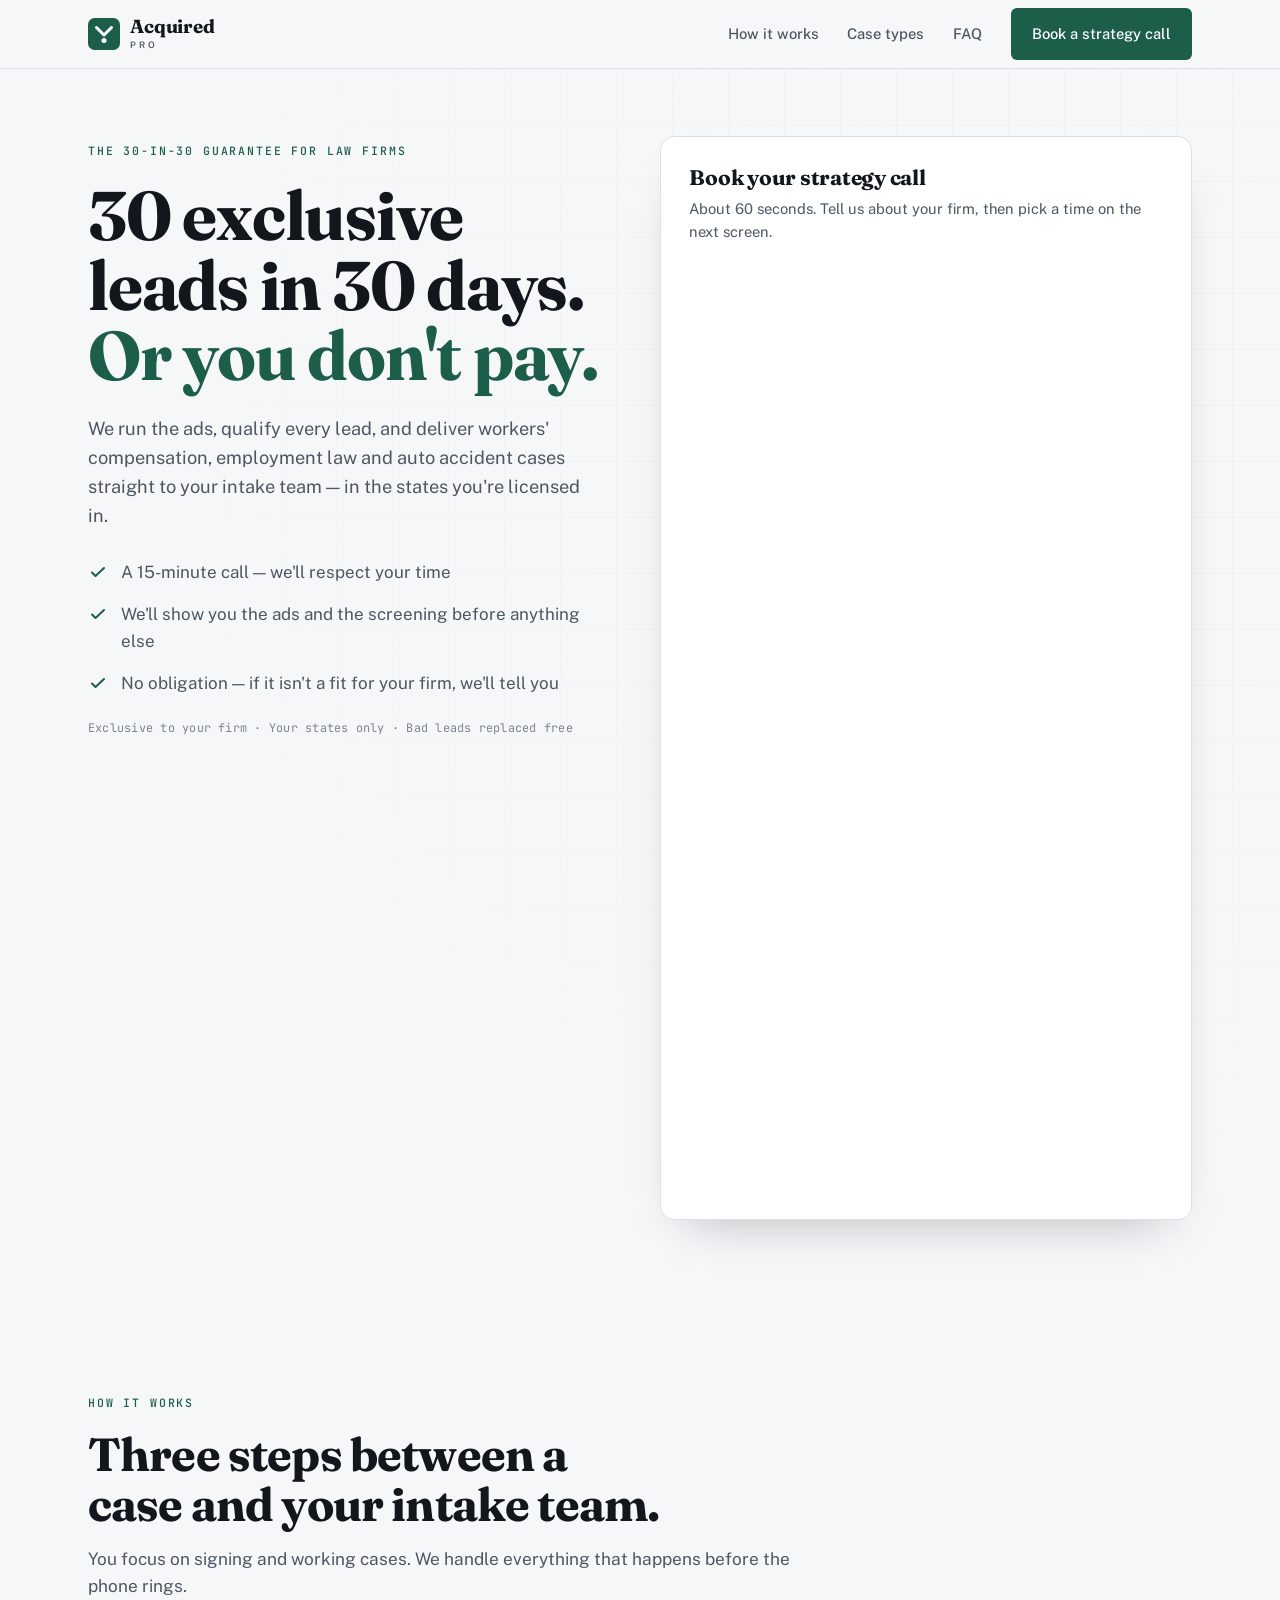
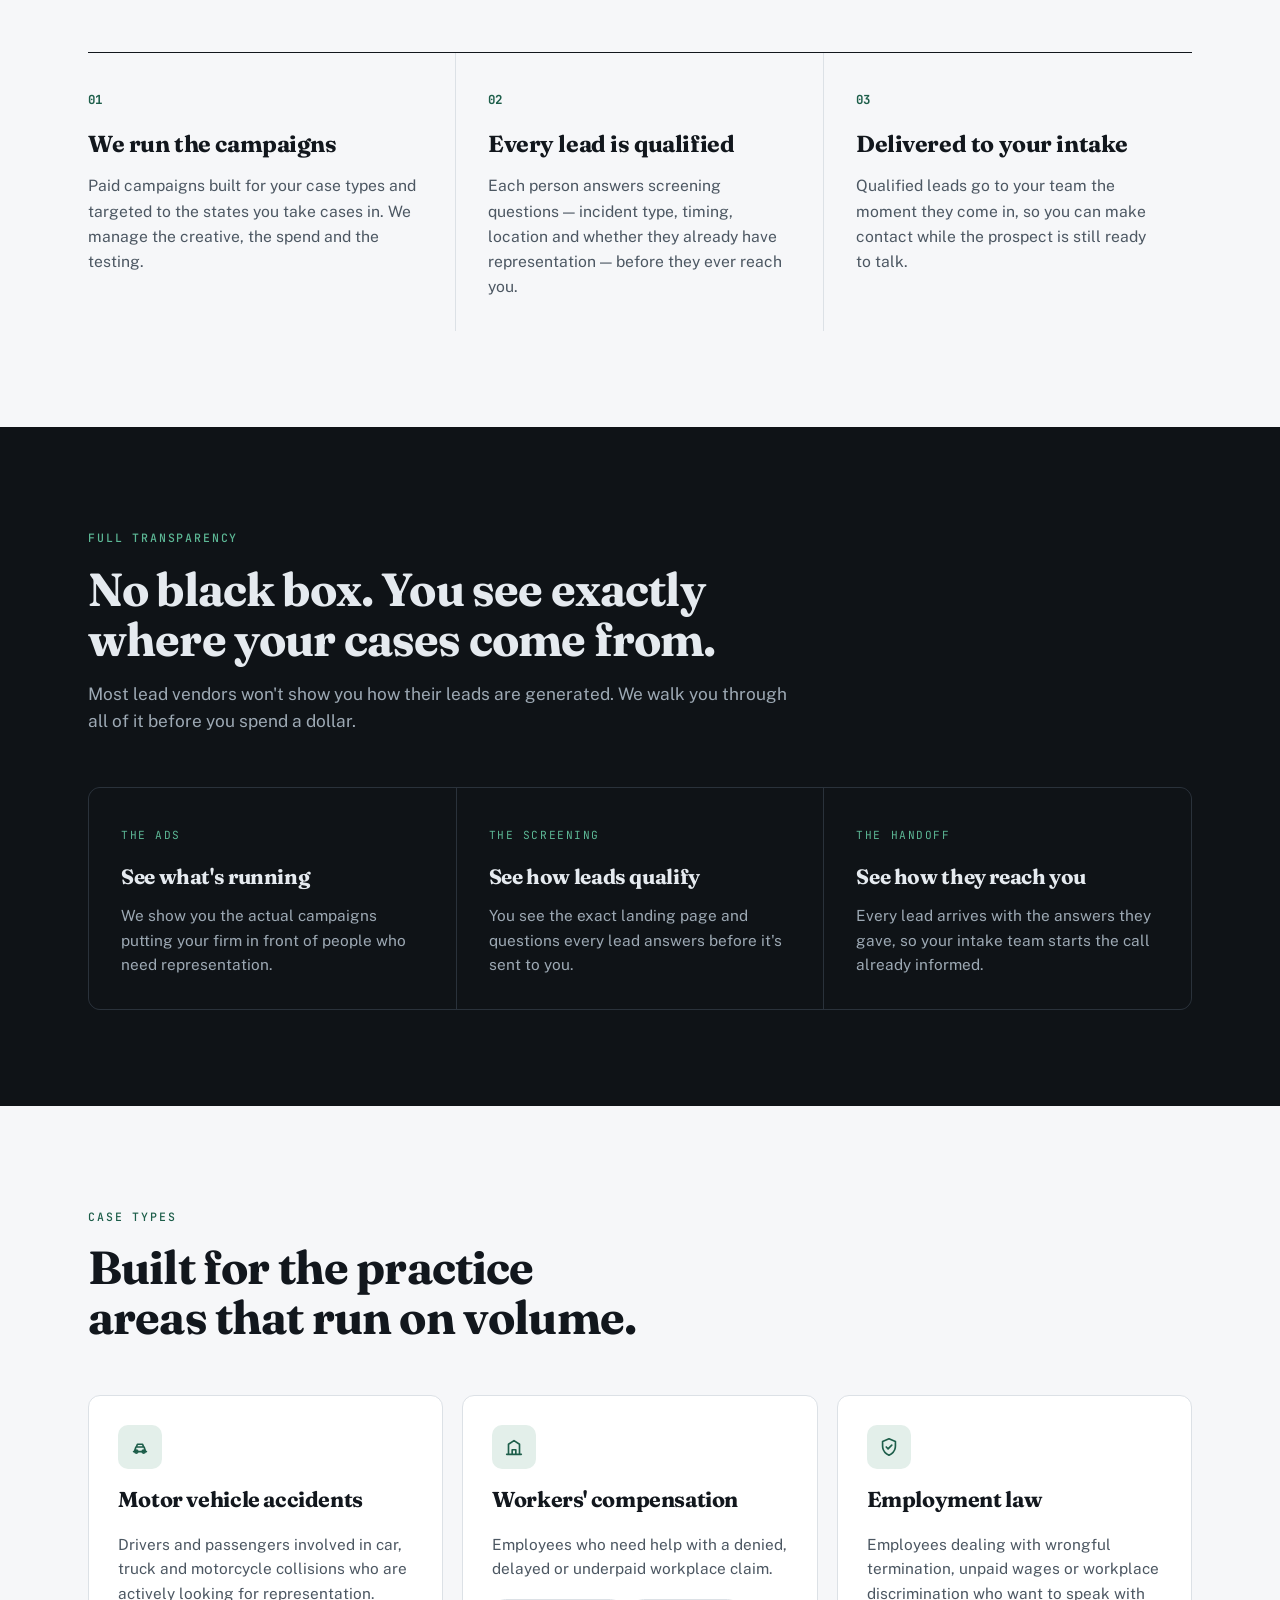
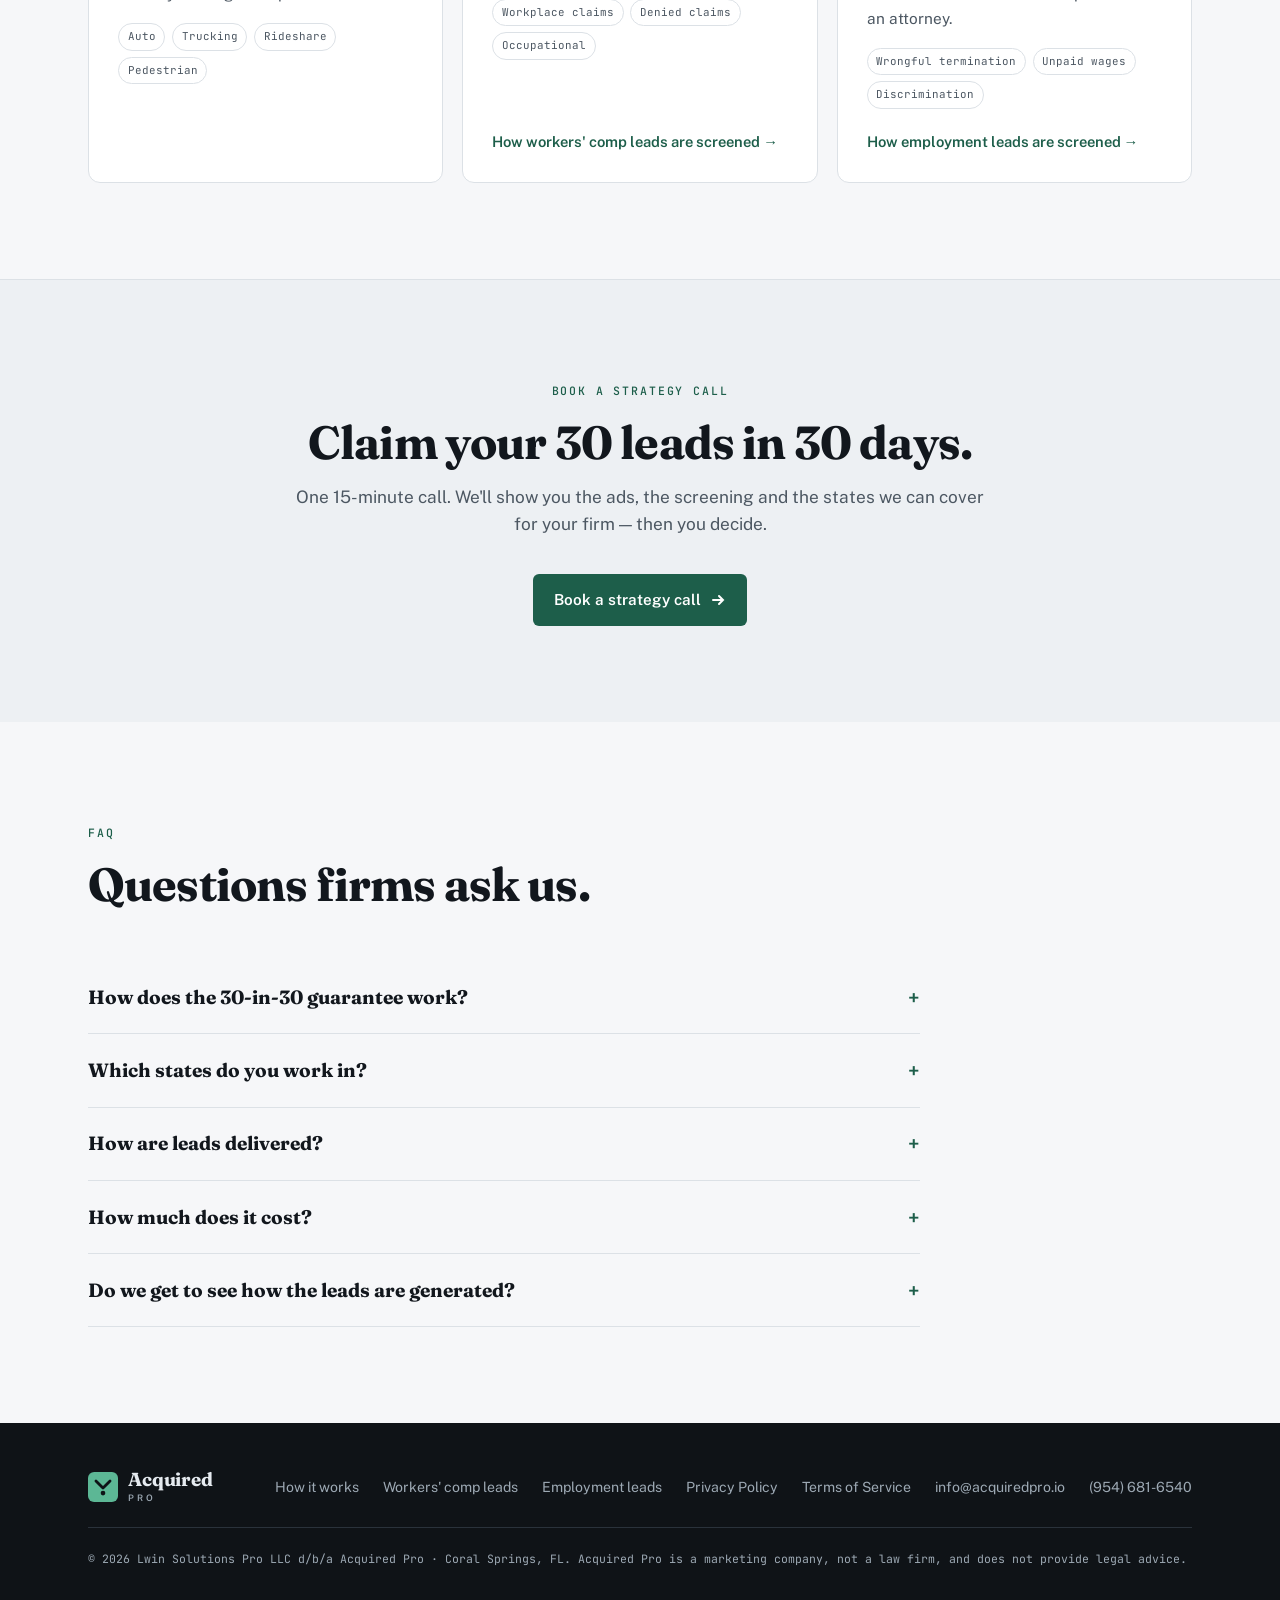
==== commit 7df93cb1: "Add workers' comp and employment law pages; move shared CSS to assets/site.css Each vertical page sh" ====
--- a/index.html
+++ b/index.html
@@ -9,135 +9,7 @@
 <link rel="preconnect" href="https://fonts.googleapis.com">
 <link rel="preconnect" href="https://fonts.gstatic.com" crossorigin>
 <link rel="stylesheet" href="https://fonts.googleapis.com/css2?family=Fraunces:opsz,wght@9..144,500;9..144,700&family=Public+Sans:wght@400;500;600;700&family=JetBrains+Mono:wght@400;500;700&display=swap">
-<style>
-  :root{
-    --paper:#F6F7F9; --surface:#FFFFFF; --mist:#EDF0F3;
-    --ink:#12171D; --ink-2:#4C5762; --ink-3:#7A8590;
-    --rule:#DCE1E6; --rule-strong:#C3CBD3;
-    --pine:#1D5E4A; --pine-deep:#154438; --pine-soft:#E3EFEA; --pine-glow:#5CB795;
-    --night:#0F1317; --night-2:#171C22; --night-rule:#2A323B; --night-ink:#E5EAEF; --night-ink-2:#9DA9B4;
-    --f-display:"Fraunces","Iowan Old Style",Georgia,serif;
-    --f-body:"Public Sans","Helvetica Neue",Arial,sans-serif;
-    --f-mono:"JetBrains Mono",ui-monospace,Menlo,monospace;
-    --wrap:72rem;
-  }
-  *{box-sizing:border-box}
-  html{scroll-behavior:smooth}
-  body{margin:0;background:var(--paper);color:var(--ink);font-family:var(--f-body);font-size:17px;line-height:1.6;-webkit-font-smoothing:antialiased}
-  img,svg{display:block;max-width:100%}
-  a{color:inherit}
-  :focus-visible{outline:2px solid var(--pine);outline-offset:3px;border-radius:3px}
-  .wrap{max-width:var(--wrap);margin:0 auto;padding:0 1.5rem}
-  h1,h2,h3{font-family:var(--f-display);margin:0;text-wrap:balance;letter-spacing:-.018em}
-  p{margin:0}
-  .eyebrow{font-family:var(--f-mono);font-size:.72rem;font-weight:500;letter-spacing:.16em;text-transform:uppercase;color:var(--pine)}
-
-  /* nav */
-  header.nav{position:sticky;top:0;z-index:20;background:rgba(246,247,249,.86);backdrop-filter:blur(10px);border-bottom:1px solid var(--rule)}
-  .nav .wrap{display:flex;align-items:center;justify-content:space-between;height:68px}
-  .brand{display:flex;align-items:center;gap:.65rem;text-decoration:none}
-  .brand svg{width:32px;height:32px}
-  .brand .wm{display:flex;flex-direction:column;line-height:1}
-  .brand .wm b{font-family:var(--f-display);font-size:1.18rem;font-weight:700;letter-spacing:-.012em}
-  .brand .wm span{font-size:.56rem;font-weight:600;letter-spacing:.3em;text-transform:uppercase;color:var(--ink-2);margin-top:.22rem}
-  .nav nav{display:flex;align-items:center;gap:1.8rem}
-  .nav nav a{text-decoration:none;font-size:.92rem;font-weight:500;color:var(--ink-2)}
-  .nav nav a:hover{color:var(--ink)}
-  .nav nav a.btn-primary,.nav nav a.btn-primary:hover{color:#fff}
-  .btn{display:inline-flex;align-items:center;gap:.55rem;font-family:var(--f-body);font-weight:600;font-size:.95rem;text-decoration:none;border-radius:6px;padding:.8rem 1.25rem;border:1px solid transparent;cursor:pointer;transition:transform .15s ease,background .15s ease}
-  .btn-primary{background:var(--pine);color:#fff}
-  .btn-primary:hover{background:var(--pine-deep);transform:translateY(-1px)}
-  .btn-ghost{border-color:var(--rule-strong);color:var(--ink);background:transparent}
-  .btn-ghost:hover{border-color:var(--ink)}
-  .btn svg{width:16px;height:16px}
-  @media (max-width:760px){.nav nav a:not(.btn){display:none}}
-
-  /* hero */
-  .hero{padding:4.2rem 0 4.5rem;position:relative;overflow:hidden}
-  .hero::before{content:"";position:absolute;inset:0;background-image:linear-gradient(var(--rule) 1px,transparent 1px),linear-gradient(90deg,var(--rule) 1px,transparent 1px);background-size:56px 56px;opacity:.45;mask-image:radial-gradient(ellipse at 75% 30%,#000 0%,transparent 62%);-webkit-mask-image:radial-gradient(ellipse at 75% 30%,#000 0%,transparent 62%);pointer-events:none}
-  .hero .wrap{position:relative;display:grid;grid-template-columns:1fr 1.02fr;gap:3.2rem;align-items:start}
-  .hero h1{font-size:clamp(2.6rem,5.6vw,4.3rem);font-weight:700;line-height:1.02;margin:1.1rem 0 1.4rem}
-  .hero h1 em{font-style:normal;color:var(--pine)}
-  .hero .sub{font-size:1.14rem;color:var(--ink-2);max-width:32rem}
-  .hero .cta{display:flex;flex-wrap:wrap;gap:.8rem;margin-top:2.1rem}
-  .hero .fine{margin-top:1.4rem;font-family:var(--f-mono);font-size:.74rem;color:var(--ink-3);letter-spacing:.02em}
-  @media (max-width:940px){.hero .wrap{grid-template-columns:1fr;gap:2.6rem}}
-
-  /* sections */
-  section{padding:6rem 0}
-  .sec-head{max-width:44rem;margin-bottom:3.2rem}
-  .sec-head h2{font-size:clamp(2rem,3.8vw,2.9rem);font-weight:700;line-height:1.08;margin-top:.9rem}
-  .sec-head p{margin-top:1rem;color:var(--ink-2);font-size:1.08rem}
-
-  .steps{display:grid;grid-template-columns:repeat(3,1fr);gap:0;border-top:1px solid var(--ink)}
-  .step{padding:2rem 2rem 2rem 0;border-right:1px solid var(--rule)}
-  .step + .step{padding-left:2rem}
-  .step:last-child{border-right:0}
-  .step .n{font-family:var(--f-mono);font-size:.78rem;color:var(--pine);font-weight:700}
-  .step h3{font-size:1.45rem;font-weight:700;margin:.8rem 0 .7rem}
-  .step p{color:var(--ink-2);font-size:.98rem}
-  @media (max-width:860px){.steps{grid-template-columns:1fr}.step,.step+.step{padding:1.8rem 0;border-right:0;border-bottom:1px solid var(--rule)}}
-
-  .dark{background:var(--night);color:var(--night-ink)}
-  .dark .eyebrow{color:var(--pine-glow)}
-  .dark .sec-head p{color:var(--night-ink-2)}
-  .open{display:grid;grid-template-columns:repeat(3,1fr);gap:1px;background:var(--night-rule);border:1px solid var(--night-rule);border-radius:12px;overflow:hidden}
-  .open div{background:var(--night);padding:2rem}
-  .open .k{font-family:var(--f-mono);font-size:.7rem;letter-spacing:.14em;text-transform:uppercase;color:var(--pine-glow)}
-  .open h3{font-size:1.3rem;font-weight:700;margin:.8rem 0 .6rem}
-  .open p{color:var(--night-ink-2);font-size:.96rem}
-  @media (max-width:860px){.open{grid-template-columns:1fr}}
-
-  .types{display:grid;grid-template-columns:repeat(3,1fr);gap:1.2rem}
-  .type{background:var(--surface);border:1px solid var(--rule);border-radius:12px;padding:1.8rem;display:flex;flex-direction:column;gap:.9rem}
-  .type .ic{width:44px;height:44px;border-radius:10px;background:var(--pine-soft);display:grid;place-items:center;color:var(--pine)}
-  .type .ic svg{width:22px;height:22px}
-  .type h3{font-size:1.35rem;font-weight:700}
-  .type p{color:var(--ink-2);font-size:.96rem}
-  .type ul{list-style:none;padding:0;margin:.2rem 0 0;display:flex;flex-wrap:wrap;gap:.4rem}
-  .type li{font-family:var(--f-mono);font-size:.68rem;padding:.25rem .55rem;border:1px solid var(--rule);border-radius:999px;color:var(--ink-2)}
-  @media (max-width:860px){.types{grid-template-columns:1fr}}
-
-  .apply{background:var(--mist);border-top:1px solid var(--rule)}
-  .apply .wrap{display:grid;grid-template-columns:.85fr 1.15fr;gap:3.5rem;align-items:start}
-  .checks{list-style:none;padding:0;margin:1.8rem 0 0;display:flex;flex-direction:column;gap:.9rem}
-  .checks li{display:grid;grid-template-columns:22px 1fr;gap:.7rem;color:var(--ink-2)}
-  .checks svg{width:20px;height:20px;color:var(--pine);margin-top:.18rem}
-  .form-shell{background:var(--surface);border:1px solid var(--rule);border-radius:14px;padding:.6rem;box-shadow:0 24px 50px -30px rgba(18,23,29,.35)}
-  .form-shell iframe{width:100%;min-height:900px;border:0;border-radius:10px;display:block}
-  @media (max-width:940px){.apply .wrap{grid-template-columns:1fr}}
-  #apply{scroll-margin-top:92px}
-  .form-head{padding:1.15rem 1.15rem .35rem}
-  .form-head h2{font-family:var(--f-display);font-size:1.32rem;line-height:1.15;letter-spacing:-.012em;margin:0}
-  .form-head p{margin:.45rem 0 0;font-size:.92rem;color:var(--ink-2)}
-  .hero .form-shell iframe{min-height:960px}
-  .closing{text-align:center}
-  .closing .wrap{grid-template-columns:1fr;justify-items:center}
-  .closing .sec-head{margin-left:auto;margin-right:auto}
-  .closing .cta{display:flex;justify-content:center;margin-top:2.2rem}
-
-  .faq{max-width:52rem}
-  .faq details{border-bottom:1px solid var(--rule);padding:1.3rem 0}
-  .faq summary{cursor:pointer;list-style:none;font-family:var(--f-display);font-size:1.2rem;font-weight:700;display:flex;justify-content:space-between;gap:1rem}
-  .faq summary::-webkit-details-marker{display:none}
-  .faq summary::after{content:"+";font-family:var(--f-mono);color:var(--pine);font-weight:500}
-  .faq details[open] summary::after{content:"–"}
-  .faq details p{margin-top:.8rem;color:var(--ink-2);max-width:44rem}
-
-  footer{background:var(--night);color:var(--night-ink-2);padding:3rem 0}
-  footer .wrap{display:flex;flex-wrap:wrap;justify-content:space-between;gap:1.5rem;align-items:center}
-  footer .brand .wm b{color:var(--night-ink)}
-  footer .brand .wm span{color:var(--night-ink-2)}
-  footer nav{display:flex;gap:1.5rem;font-size:.88rem}
-  footer nav a{text-decoration:none}
-  footer nav a:hover{color:var(--night-ink)}
-  footer small{font-family:var(--f-mono);font-size:.72rem;width:100%;border-top:1px solid var(--night-rule);padding-top:1.4rem}
-
-  .reveal{animation:rise .8s cubic-bezier(.2,.7,.2,1) both}
-  .reveal.d1{animation-delay:.08s}.reveal.d2{animation-delay:.16s}.reveal.d3{animation-delay:.24s}.reveal.d4{animation-delay:.32s}
-  @keyframes rise{from{opacity:0;transform:translateY(14px)}to{opacity:1;transform:none}}
-  @media (prefers-reduced-motion:reduce){*{animation:none!important;transition:none!important;scroll-behavior:auto!important}}
-</style>
+<link rel="stylesheet" href="assets/site.css">
 </head>
 <body>
 
@@ -269,12 +141,14 @@
         <h3>Workers' compensation</h3>
         <p>Employees who need help with a denied, delayed or underpaid workplace claim.</p>
         <ul><li>Workplace claims</li><li>Denied claims</li><li>Occupational</li></ul>
+        <a class="more" href="workers-comp-leads">How workers' comp leads are screened →</a>
       </div>
       <div class="type">
         <span class="ic"><svg viewBox="0 0 24 24" fill="none" stroke="currentColor" stroke-width="1.8" stroke-linecap="round" stroke-linejoin="round"><path d="M12 3l7 3v5c0 4.5-3 8-7 10-4-2-7-5.5-7-10V6z"/><path d="M9 12l2 2 4-4"/></svg></span>
         <h3>Employment law</h3>
         <p>Employees dealing with wrongful termination, unpaid wages or workplace discrimination who want to speak with an attorney.</p>
         <ul><li>Wrongful termination</li><li>Unpaid wages</li><li>Discrimination</li></ul>
+        <a class="more" href="employment-law-leads">How employment leads are screened →</a>
       </div>
     </div>
   </div>
@@ -353,6 +227,8 @@
     </a>
     <nav>
       <a href="#how">How it works</a>
+      <a href="workers-comp-leads">Workers' comp leads</a>
+      <a href="employment-law-leads">Employment leads</a>
       <a href="privacy.html">Privacy Policy</a>
       <a href="terms.html">Terms of Service</a>
       <a href="mailto:info@acquiredpro.io">info@acquiredpro.io</a>
--- a/assets/site.css
+++ b/assets/site.css
@@ -0,0 +1,148 @@
+  :root{
+    --paper:#F6F7F9; --surface:#FFFFFF; --mist:#EDF0F3;
+    --ink:#12171D; --ink-2:#4C5762; --ink-3:#7A8590;
+    --rule:#DCE1E6; --rule-strong:#C3CBD3;
+    --pine:#1D5E4A; --pine-deep:#154438; --pine-soft:#E3EFEA; --pine-glow:#5CB795;
+    --night:#0F1317; --night-2:#171C22; --night-rule:#2A323B; --night-ink:#E5EAEF; --night-ink-2:#9DA9B4;
+    --f-display:"Fraunces","Iowan Old Style",Georgia,serif;
+    --f-body:"Public Sans","Helvetica Neue",Arial,sans-serif;
+    --f-mono:"JetBrains Mono",ui-monospace,Menlo,monospace;
+    --wrap:72rem;
+  }
+  *{box-sizing:border-box}
+  html{scroll-behavior:smooth}
+  body{margin:0;background:var(--paper);color:var(--ink);font-family:var(--f-body);font-size:17px;line-height:1.6;-webkit-font-smoothing:antialiased}
+  img,svg{display:block;max-width:100%}
+  a{color:inherit}
+  :focus-visible{outline:2px solid var(--pine);outline-offset:3px;border-radius:3px}
+  .wrap{max-width:var(--wrap);margin:0 auto;padding:0 1.5rem}
+  h1,h2,h3{font-family:var(--f-display);margin:0;text-wrap:balance;letter-spacing:-.018em}
+  p{margin:0}
+  .eyebrow{font-family:var(--f-mono);font-size:.72rem;font-weight:500;letter-spacing:.16em;text-transform:uppercase;color:var(--pine)}
+
+  /* nav */
+  header.nav{position:sticky;top:0;z-index:20;background:rgba(246,247,249,.86);backdrop-filter:blur(10px);border-bottom:1px solid var(--rule)}
+  .nav .wrap{display:flex;align-items:center;justify-content:space-between;height:68px}
+  .brand{display:flex;align-items:center;gap:.65rem;text-decoration:none}
+  .brand svg{width:32px;height:32px}
+  .brand .wm{display:flex;flex-direction:column;line-height:1}
+  .brand .wm b{font-family:var(--f-display);font-size:1.18rem;font-weight:700;letter-spacing:-.012em}
+  .brand .wm span{font-size:.56rem;font-weight:600;letter-spacing:.3em;text-transform:uppercase;color:var(--ink-2);margin-top:.22rem}
+  .nav nav{display:flex;align-items:center;gap:1.8rem}
+  .nav nav a{text-decoration:none;font-size:.92rem;font-weight:500;color:var(--ink-2)}
+  .nav nav a:hover{color:var(--ink)}
+  .nav nav a.btn-primary,.nav nav a.btn-primary:hover{color:#fff}
+  .btn{display:inline-flex;align-items:center;gap:.55rem;font-family:var(--f-body);font-weight:600;font-size:.95rem;text-decoration:none;border-radius:6px;padding:.8rem 1.25rem;border:1px solid transparent;cursor:pointer;transition:transform .15s ease,background .15s ease}
+  .btn-primary{background:var(--pine);color:#fff}
+  .btn-primary:hover{background:var(--pine-deep);transform:translateY(-1px)}
+  .btn-ghost{border-color:var(--rule-strong);color:var(--ink);background:transparent}
+  .btn-ghost:hover{border-color:var(--ink)}
+  .btn svg{width:16px;height:16px}
+  @media (max-width:760px){.nav nav a:not(.btn){display:none}}
+
+  /* hero */
+  .hero{padding:4.2rem 0 4.5rem;position:relative;overflow:hidden}
+  .hero::before{content:"";position:absolute;inset:0;background-image:linear-gradient(var(--rule) 1px,transparent 1px),linear-gradient(90deg,var(--rule) 1px,transparent 1px);background-size:56px 56px;opacity:.45;mask-image:radial-gradient(ellipse at 75% 30%,#000 0%,transparent 62%);-webkit-mask-image:radial-gradient(ellipse at 75% 30%,#000 0%,transparent 62%);pointer-events:none}
+  .hero .wrap{position:relative;display:grid;grid-template-columns:1fr 1.02fr;gap:3.2rem;align-items:start}
+  .hero h1{font-size:clamp(2.6rem,5.6vw,4.3rem);font-weight:700;line-height:1.02;margin:1.1rem 0 1.4rem}
+  .hero h1 em{font-style:normal;color:var(--pine)}
+  .hero .sub{font-size:1.14rem;color:var(--ink-2);max-width:32rem}
+  .hero .cta{display:flex;flex-wrap:wrap;gap:.8rem;margin-top:2.1rem}
+  .hero .fine{margin-top:1.4rem;font-family:var(--f-mono);font-size:.74rem;color:var(--ink-3);letter-spacing:.02em}
+  @media (max-width:940px){.hero .wrap{grid-template-columns:1fr;gap:2.6rem}}
+
+  /* sections */
+  section{padding:6rem 0}
+  .sec-head{max-width:44rem;margin-bottom:3.2rem}
+  .sec-head h2{font-size:clamp(2rem,3.8vw,2.9rem);font-weight:700;line-height:1.08;margin-top:.9rem}
+  .sec-head p{margin-top:1rem;color:var(--ink-2);font-size:1.08rem}
+
+  .steps{display:grid;grid-template-columns:repeat(3,1fr);gap:0;border-top:1px solid var(--ink)}
+  .step{padding:2rem 2rem 2rem 0;border-right:1px solid var(--rule)}
+  .step + .step{padding-left:2rem}
+  .step:last-child{border-right:0}
+  .step .n{font-family:var(--f-mono);font-size:.78rem;color:var(--pine);font-weight:700}
+  .step h3{font-size:1.45rem;font-weight:700;margin:.8rem 0 .7rem}
+  .step p{color:var(--ink-2);font-size:.98rem}
+  @media (max-width:860px){.steps{grid-template-columns:1fr}.step,.step+.step{padding:1.8rem 0;border-right:0;border-bottom:1px solid var(--rule)}}
+
+  .dark{background:var(--night);color:var(--night-ink)}
+  .dark .eyebrow{color:var(--pine-glow)}
+  .dark .sec-head p{color:var(--night-ink-2)}
+  .open{display:grid;grid-template-columns:repeat(3,1fr);gap:1px;background:var(--night-rule);border:1px solid var(--night-rule);border-radius:12px;overflow:hidden}
+  .open div{background:var(--night);padding:2rem}
+  .open .k{font-family:var(--f-mono);font-size:.7rem;letter-spacing:.14em;text-transform:uppercase;color:var(--pine-glow)}
+  .open h3{font-size:1.3rem;font-weight:700;margin:.8rem 0 .6rem}
+  .open p{color:var(--night-ink-2);font-size:.96rem}
+  @media (max-width:860px){.open{grid-template-columns:1fr}}
+
+  .types{display:grid;grid-template-columns:repeat(3,1fr);gap:1.2rem}
+  .type{background:var(--surface);border:1px solid var(--rule);border-radius:12px;padding:1.8rem;display:flex;flex-direction:column;gap:.9rem}
+  .type .ic{width:44px;height:44px;border-radius:10px;background:var(--pine-soft);display:grid;place-items:center;color:var(--pine)}
+  .type .ic svg{width:22px;height:22px}
+  .type h3{font-size:1.35rem;font-weight:700}
+  .type p{color:var(--ink-2);font-size:.96rem}
+  .type ul{list-style:none;padding:0;margin:.2rem 0 0;display:flex;flex-wrap:wrap;gap:.4rem}
+  .type li{font-family:var(--f-mono);font-size:.68rem;padding:.25rem .55rem;border:1px solid var(--rule);border-radius:999px;color:var(--ink-2)}
+  @media (max-width:860px){.types{grid-template-columns:1fr}}
+
+  .apply{background:var(--mist);border-top:1px solid var(--rule)}
+  .apply .wrap{display:grid;grid-template-columns:.85fr 1.15fr;gap:3.5rem;align-items:start}
+  .checks{list-style:none;padding:0;margin:1.8rem 0 0;display:flex;flex-direction:column;gap:.9rem}
+  .checks li{display:grid;grid-template-columns:22px 1fr;gap:.7rem;color:var(--ink-2)}
+  .checks svg{width:20px;height:20px;color:var(--pine);margin-top:.18rem}
+  .form-shell{background:var(--surface);border:1px solid var(--rule);border-radius:14px;padding:.6rem;box-shadow:0 24px 50px -30px rgba(18,23,29,.35)}
+  .form-shell iframe{width:100%;min-height:900px;border:0;border-radius:10px;display:block}
+  @media (max-width:940px){.apply .wrap{grid-template-columns:1fr}}
+  #apply{scroll-margin-top:92px}
+  .form-head{padding:1.15rem 1.15rem .35rem}
+  .form-head h2{font-family:var(--f-display);font-size:1.32rem;line-height:1.15;letter-spacing:-.012em;margin:0}
+  .form-head p{margin:.45rem 0 0;font-size:.92rem;color:var(--ink-2)}
+  .hero .form-shell iframe{min-height:960px}
+  .closing{text-align:center}
+  .closing .wrap{grid-template-columns:1fr;justify-items:center}
+  .closing .sec-head{margin-left:auto;margin-right:auto}
+  .closing .cta{display:flex;justify-content:center;margin-top:2.2rem}
+
+  .faq{max-width:52rem}
+  .faq details{border-bottom:1px solid var(--rule);padding:1.3rem 0}
+  .faq summary{cursor:pointer;list-style:none;font-family:var(--f-display);font-size:1.2rem;font-weight:700;display:flex;justify-content:space-between;gap:1rem}
+  .faq summary::-webkit-details-marker{display:none}
+  .faq summary::after{content:"+";font-family:var(--f-mono);color:var(--pine);font-weight:500}
+  .faq details[open] summary::after{content:"–"}
+  .faq details p{margin-top:.8rem;color:var(--ink-2);max-width:44rem}
+
+  footer{background:var(--night);color:var(--night-ink-2);padding:3rem 0}
+  footer .wrap{display:flex;flex-wrap:wrap;justify-content:space-between;gap:1.5rem;align-items:center}
+  footer .brand .wm b{color:var(--night-ink)}
+  footer .brand .wm span{color:var(--night-ink-2)}
+  footer nav{display:flex;gap:1.5rem;font-size:.88rem}
+  footer nav a{text-decoration:none}
+  footer nav a:hover{color:var(--night-ink)}
+  footer small{font-family:var(--f-mono);font-size:.72rem;width:100%;border-top:1px solid var(--night-rule);padding-top:1.4rem}
+
+  .reveal{animation:rise .8s cubic-bezier(.2,.7,.2,1) both}
+  .reveal.d1{animation-delay:.08s}.reveal.d2{animation-delay:.16s}.reveal.d3{animation-delay:.24s}.reveal.d4{animation-delay:.32s}
+  @keyframes rise{from{opacity:0;transform:translateY(14px)}to{opacity:1;transform:none}}
+  @media (prefers-reduced-motion:reduce){*{animation:none!important;transition:none!important;scroll-behavior:auto!important}}
+
+  /* vertical pages (/workers-comp-leads, /employment-law-leads) */
+  .crumb{font-family:var(--f-mono);font-size:.72rem;letter-spacing:.06em;color:var(--ink-3);text-decoration:none}
+  .crumb:hover{color:var(--ink)}
+  .screen{display:grid;grid-template-columns:1.1fr .9fr;gap:3rem;align-items:start}
+  .qs{list-style:none;counter-reset:q;padding:0;margin:0;border-top:1px solid var(--ink)}
+  .qs li{counter-increment:q;display:grid;grid-template-columns:2.6rem 1fr;gap:.4rem;padding:1.05rem 0;border-bottom:1px solid var(--rule)}
+  .qs li::before{content:counter(q,decimal-leading-zero);font-family:var(--f-mono);font-size:.78rem;font-weight:700;color:var(--pine);padding-top:.2rem}
+  .qs b{display:block;font-weight:600}
+  .qs span{display:block;color:var(--ink-2);font-size:.94rem;margin-top:.15rem}
+  .rules{background:var(--surface);border:1px solid var(--rule);border-radius:12px;padding:1.8rem}
+  .rules h3{font-size:1.3rem;font-weight:700;margin-bottom:.4rem}
+  .rules > p{color:var(--ink-2);font-size:.95rem}
+  .rules ul{list-style:none;padding:0;margin:1.2rem 0 0;display:flex;flex-direction:column;gap:.75rem}
+  .rules li{display:grid;grid-template-columns:22px 1fr;gap:.6rem;color:var(--ink-2);font-size:.95rem}
+  .rules li svg{width:18px;height:18px;margin-top:.2rem;color:#A5452F}
+  .rules .note{margin-top:1.4rem;padding-top:1.2rem;border-top:1px solid var(--rule);font-size:.88rem;color:var(--ink-3)}
+  .more{display:inline-flex;align-items:center;gap:.4rem;margin-top:auto;padding-top:.4rem;font-weight:600;font-size:.92rem;color:var(--pine);text-decoration:none}
+  .more:hover{color:var(--pine-deep)}
+  @media (max-width:900px){.screen{grid-template-columns:1fr}}
+  .hero.v h1{font-size:clamp(2.3rem,4.4vw,3.4rem)}
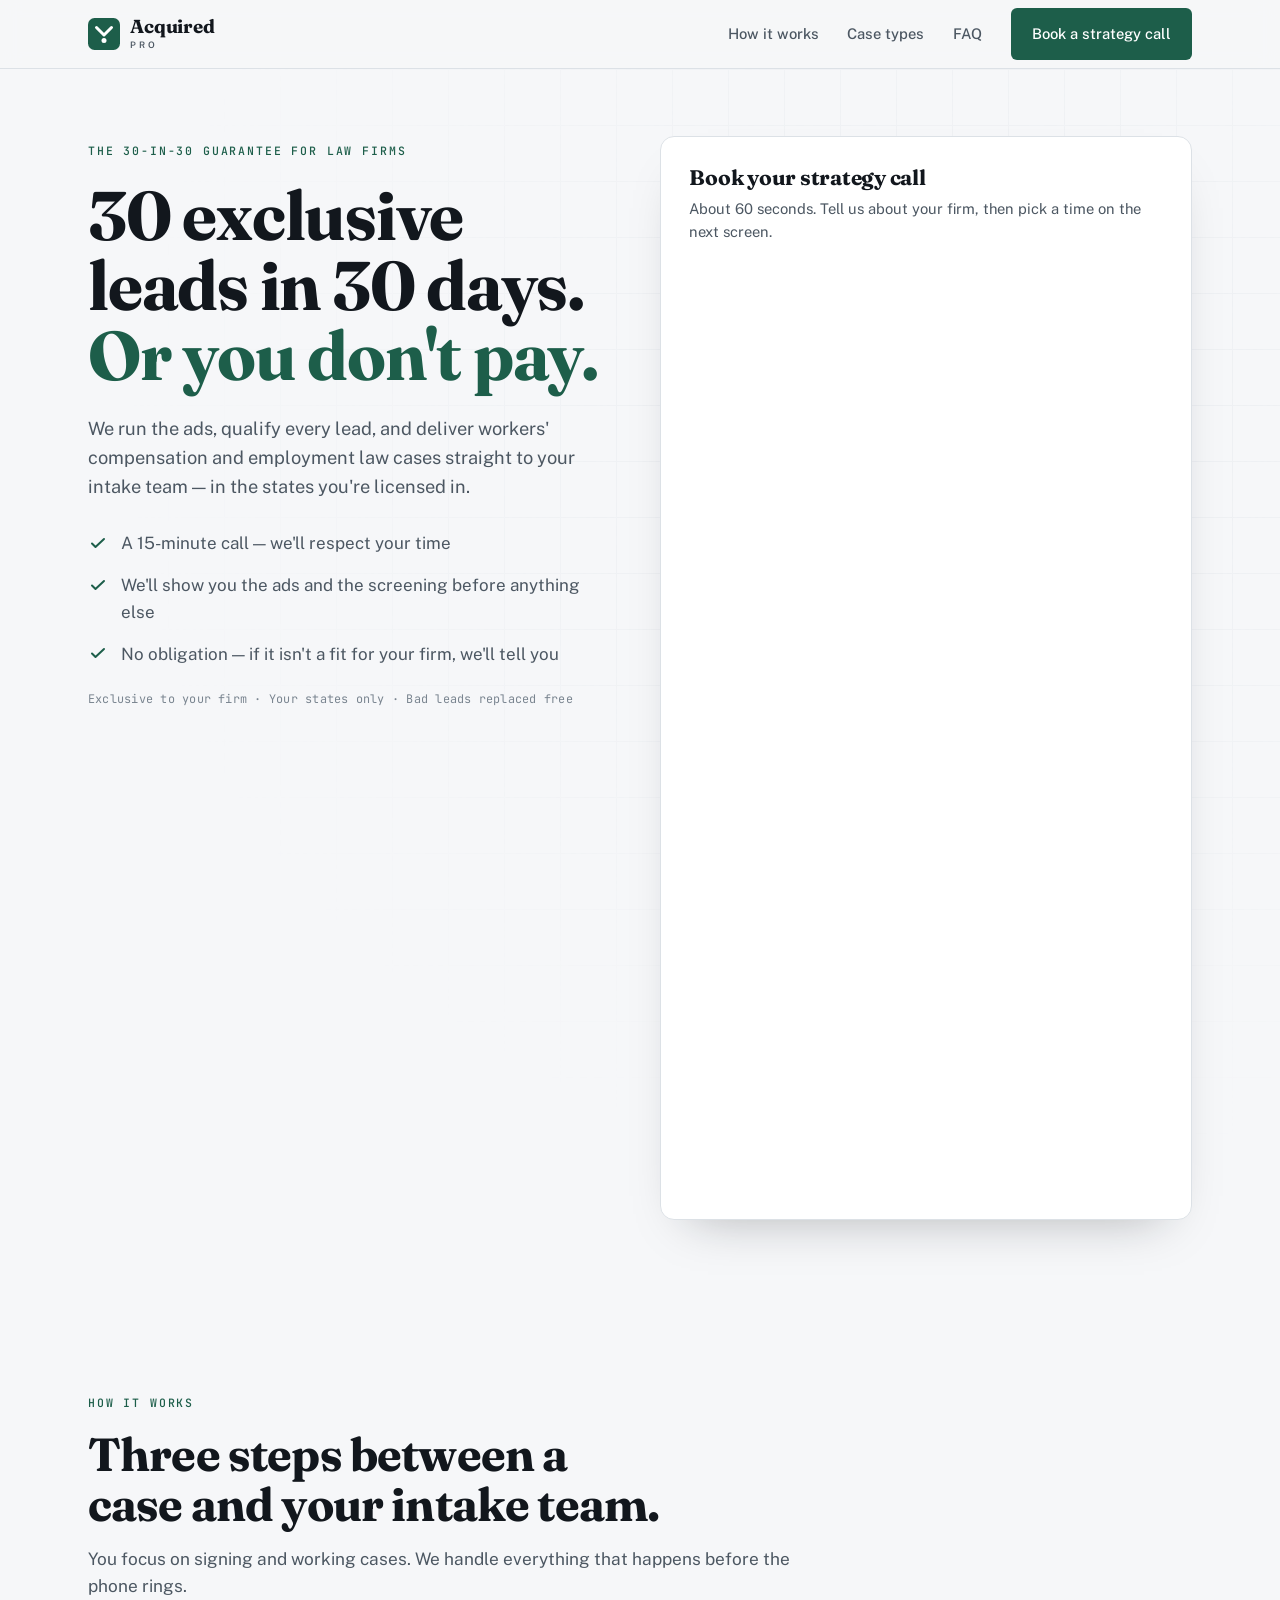
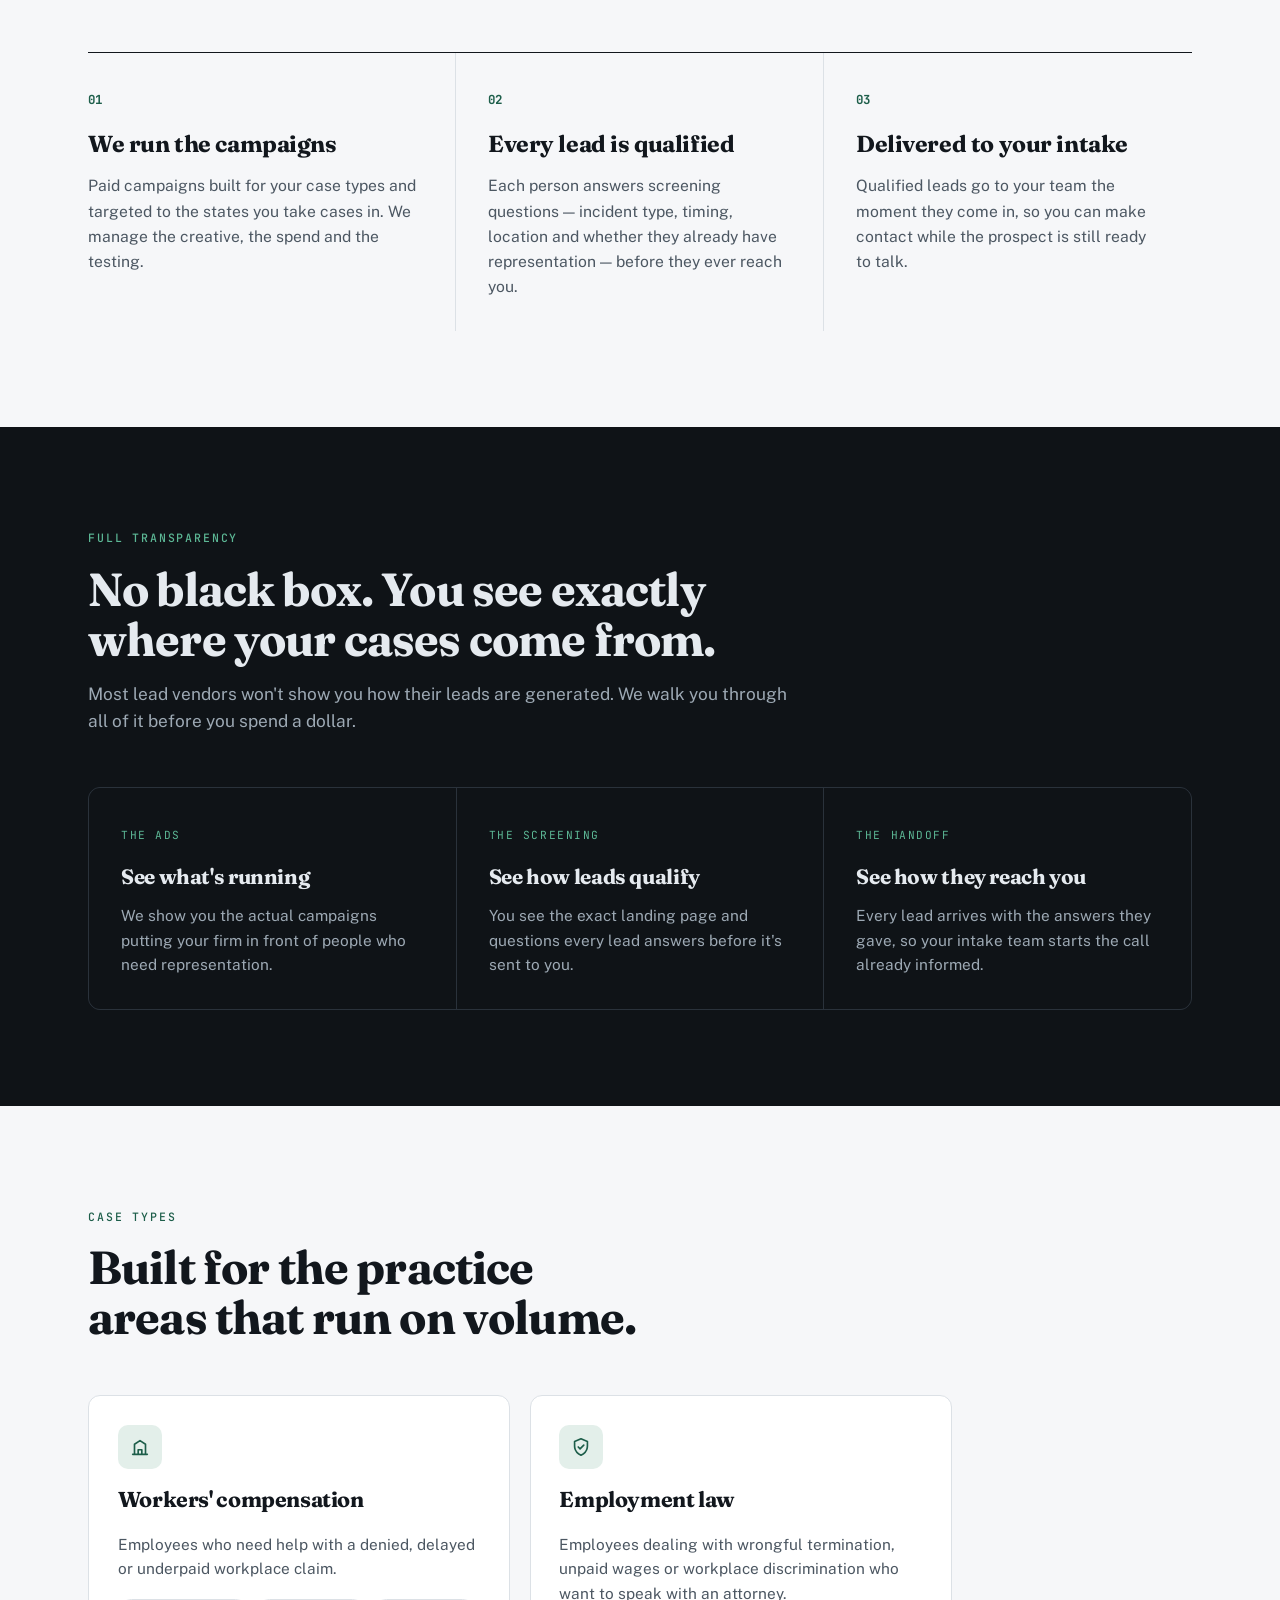
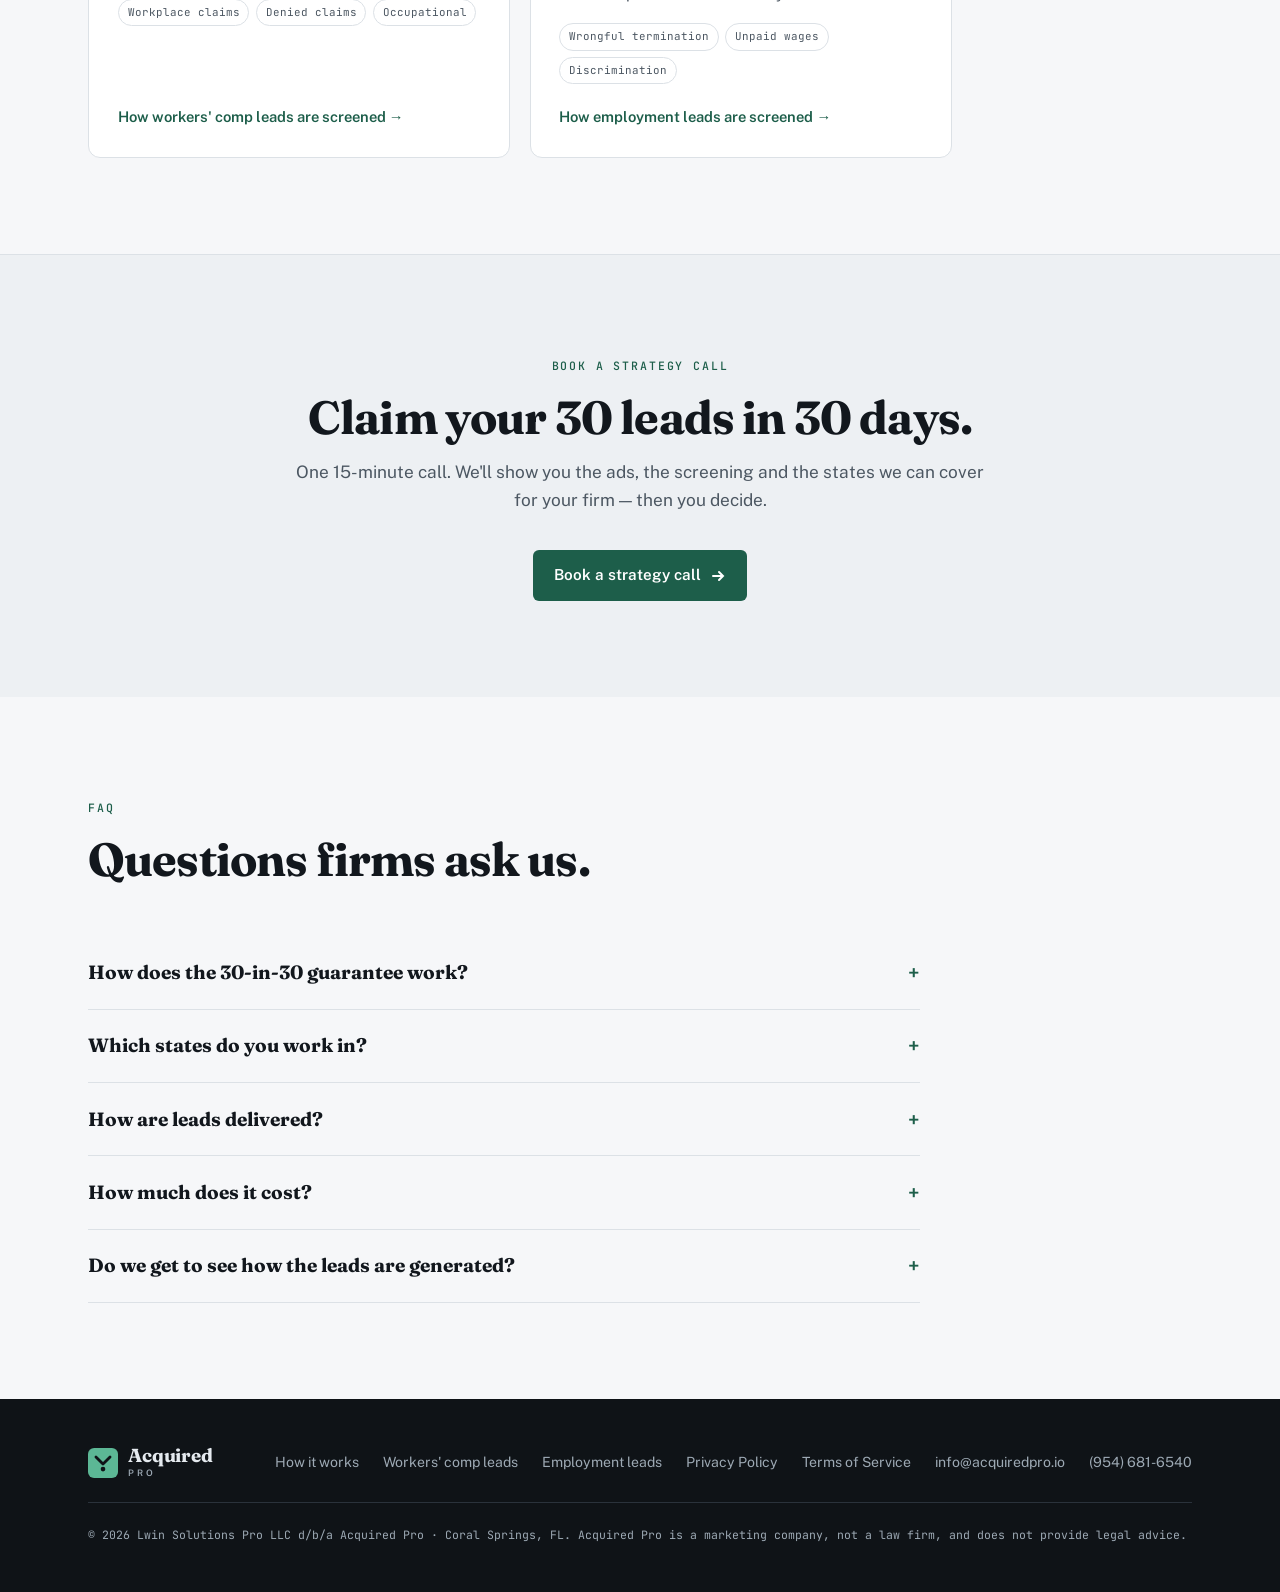
==== commit c9014c76: "Drop car accidents from the site: workers' comp + employment only Dewei (Sept 19): MVA is saturated," ====
--- a/index.html
+++ b/index.html
@@ -4,7 +4,7 @@
 <meta charset="utf-8">
 <meta name="viewport" content="width=device-width, initial-scale=1">
 <title>Acquired Pro — Case Acquisition for Law Firms</title>
-<meta name="description" content="30 exclusive leads in 30 days, or you don't pay. Acquired Pro runs the ads, qualifies every lead, and delivers workers' compensation, employment law and auto accident cases straight to your intake team.">
+<meta name="description" content="30 exclusive leads in 30 days, or you don't pay. Acquired Pro runs the ads, qualifies every lead, and delivers workers' compensation and employment law cases straight to your intake team.">
 <link rel="icon" href="favicon.svg" type="image/svg+xml">
 <link rel="preconnect" href="https://fonts.googleapis.com">
 <link rel="preconnect" href="https://fonts.gstatic.com" crossorigin>
@@ -35,7 +35,7 @@
     <div>
       <span class="eyebrow reveal">The 30-in-30 guarantee for law firms</span>
       <h1 class="reveal d1">30 exclusive leads in 30 days. <em>Or you don't pay.</em></h1>
-      <p class="sub reveal d2">We run the ads, qualify every lead, and deliver workers' compensation, employment law and auto accident cases straight to your intake team — in the states you're licensed in.</p>
+      <p class="sub reveal d2">We run the ads, qualify every lead, and deliver workers' compensation and employment law cases straight to your intake team — in the states you're licensed in.</p>
       <ul class="checks reveal d3">
         <li><svg viewBox="0 0 20 20" fill="none" stroke="currentColor" stroke-width="2" stroke-linecap="round" stroke-linejoin="round"><path d="M4 10.5l3.5 3.5L16 6"/></svg><span>A 15-minute call — we'll respect your time</span></li>
         <li><svg viewBox="0 0 20 20" fill="none" stroke="currentColor" stroke-width="2" stroke-linecap="round" stroke-linejoin="round"><path d="M4 10.5l3.5 3.5L16 6"/></svg><span>We'll show you the ads and the screening before anything else</span></li>
@@ -129,13 +129,7 @@
       <span class="eyebrow">Case types</span>
       <h2>Built for the practice areas that run on volume.</h2>
     </div>
-    <div class="types">
-      <div class="type">
-        <span class="ic"><svg viewBox="0 0 24 24" fill="none" stroke="currentColor" stroke-width="1.8" stroke-linecap="round" stroke-linejoin="round"><path d="M5 17h14M6 17l1.5-5h9L18 17M8 12l1.2-3h5.6L16 12"/><circle cx="8" cy="17" r="1.6"/><circle cx="16" cy="17" r="1.6"/></svg></span>
-        <h3>Motor vehicle accidents</h3>
-        <p>Drivers and passengers involved in car, truck and motorcycle collisions who are actively looking for representation.</p>
-        <ul><li>Auto</li><li>Trucking</li><li>Rideshare</li><li>Pedestrian</li></ul>
-      </div>
+    <div class="types two">
       <div class="type">
         <span class="ic"><svg viewBox="0 0 24 24" fill="none" stroke="currentColor" stroke-width="1.8" stroke-linecap="round" stroke-linejoin="round"><path d="M4 20h16M6 20V9l6-4 6 4v11M10 20v-5h4v5"/></svg></span>
         <h3>Workers' compensation</h3>
--- a/assets/site.css
+++ b/assets/site.css
@@ -84,7 +84,8 @@
   .type p{color:var(--ink-2);font-size:.96rem}
   .type ul{list-style:none;padding:0;margin:.2rem 0 0;display:flex;flex-wrap:wrap;gap:.4rem}
   .type li{font-family:var(--f-mono);font-size:.68rem;padding:.25rem .55rem;border:1px solid var(--rule);border-radius:999px;color:var(--ink-2)}
-  @media (max-width:860px){.types{grid-template-columns:1fr}}
+  .types.two{grid-template-columns:repeat(2,1fr);max-width:54rem}
+  @media (max-width:860px){.types,.types.two{grid-template-columns:1fr}}
 
   .apply{background:var(--mist);border-top:1px solid var(--rule)}
   .apply .wrap{display:grid;grid-template-columns:.85fr 1.15fr;gap:3.5rem;align-items:start}
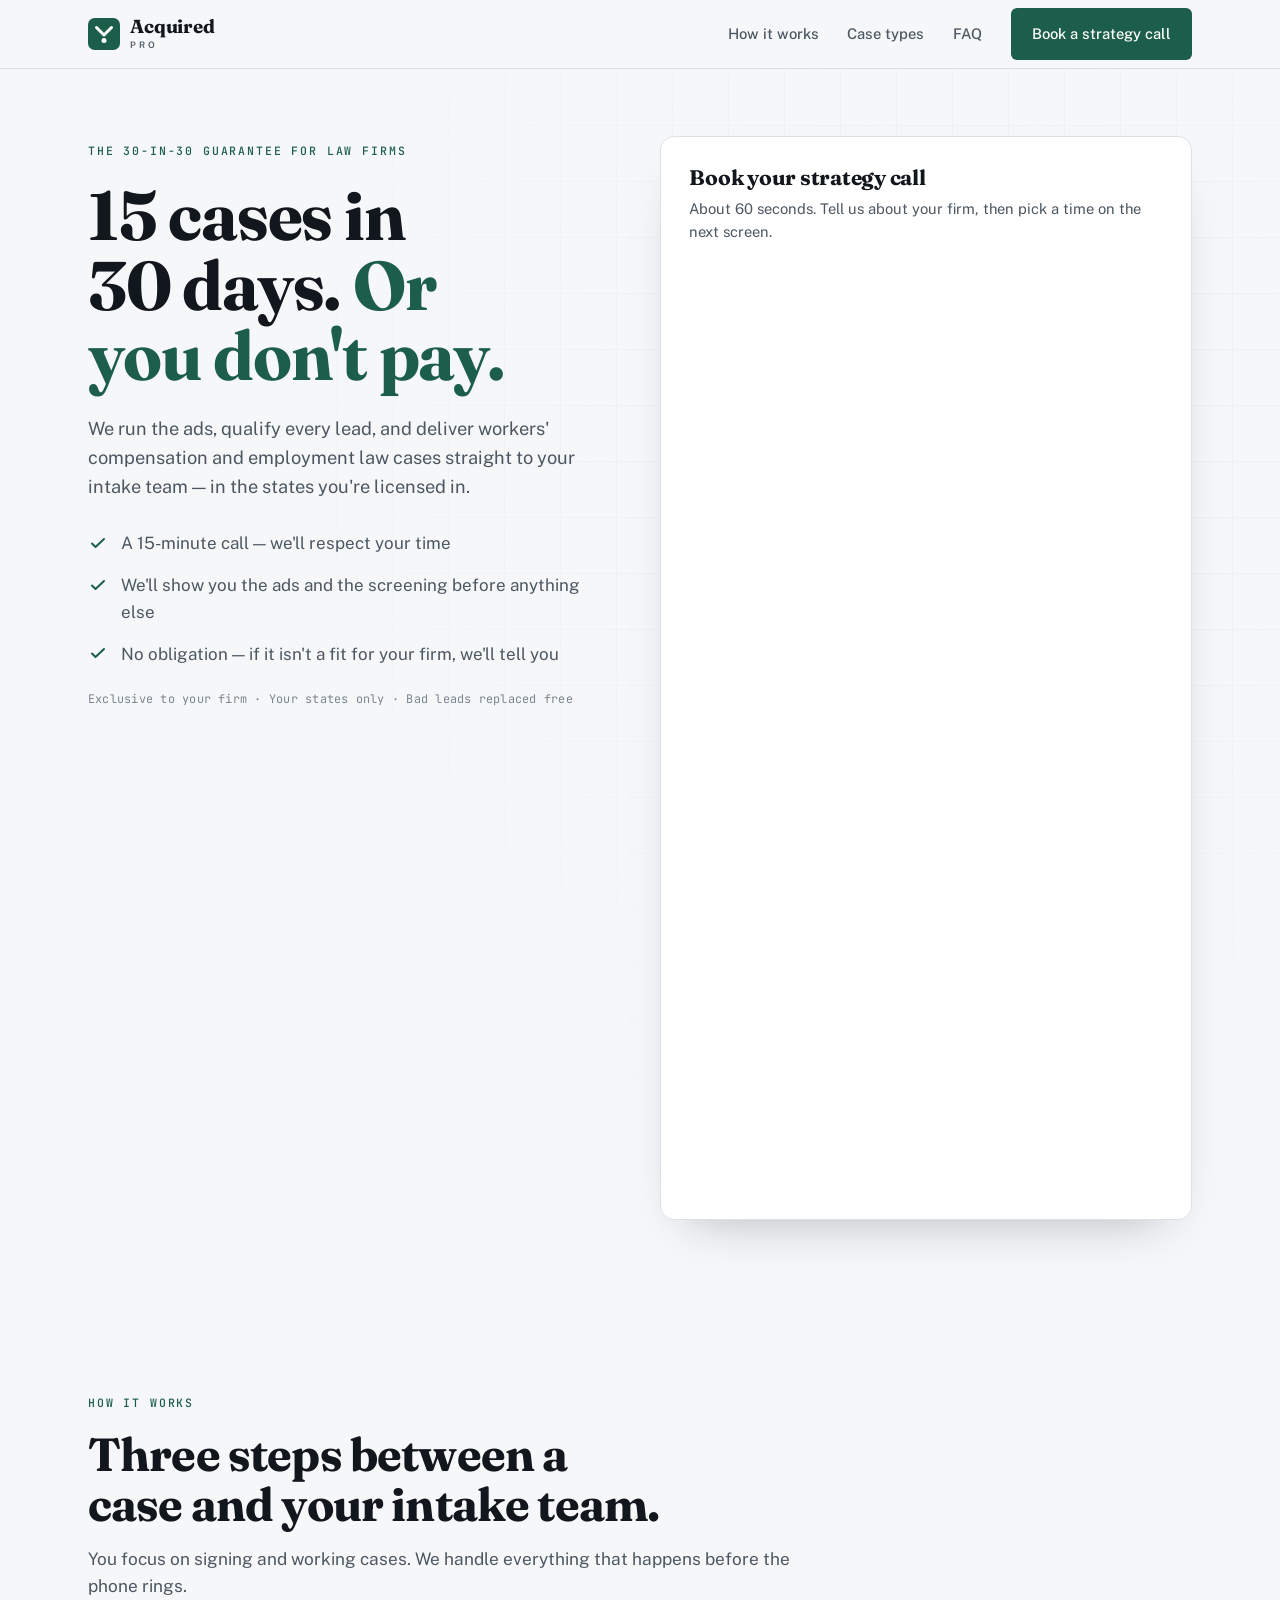
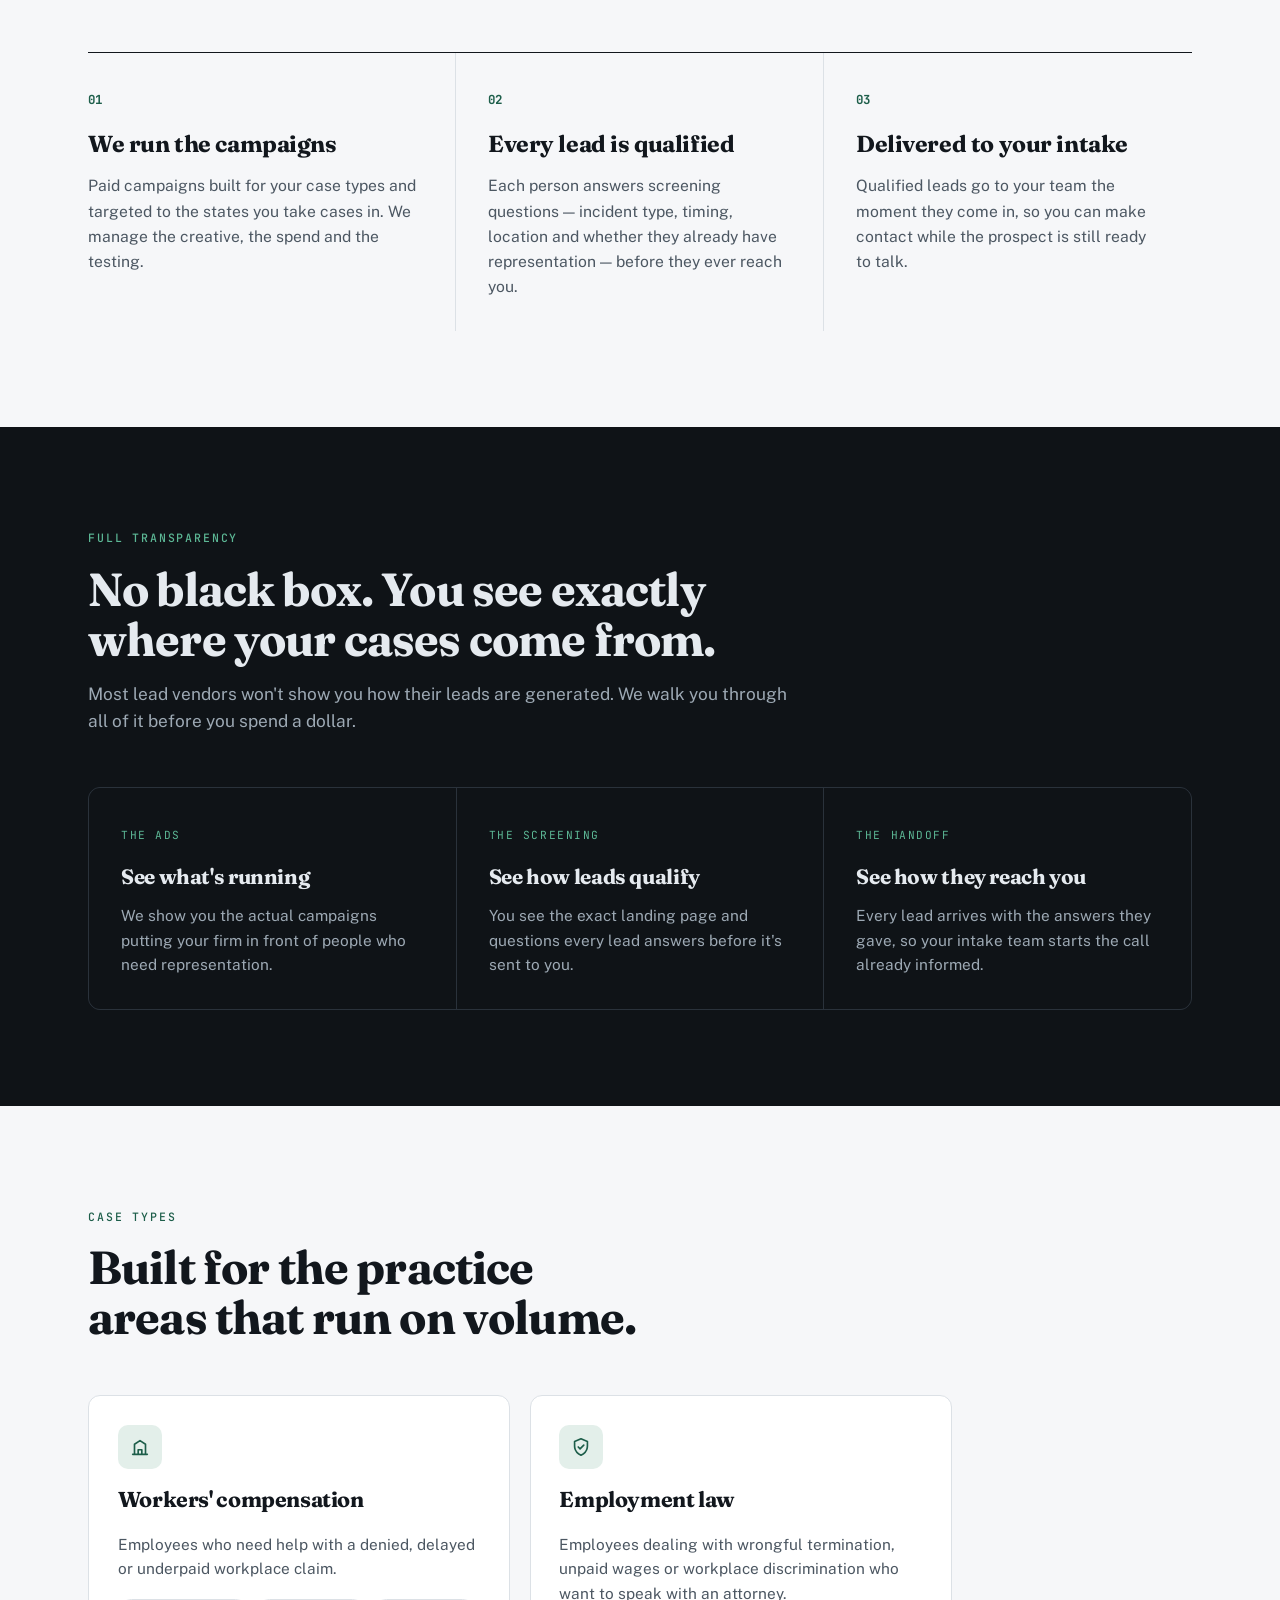
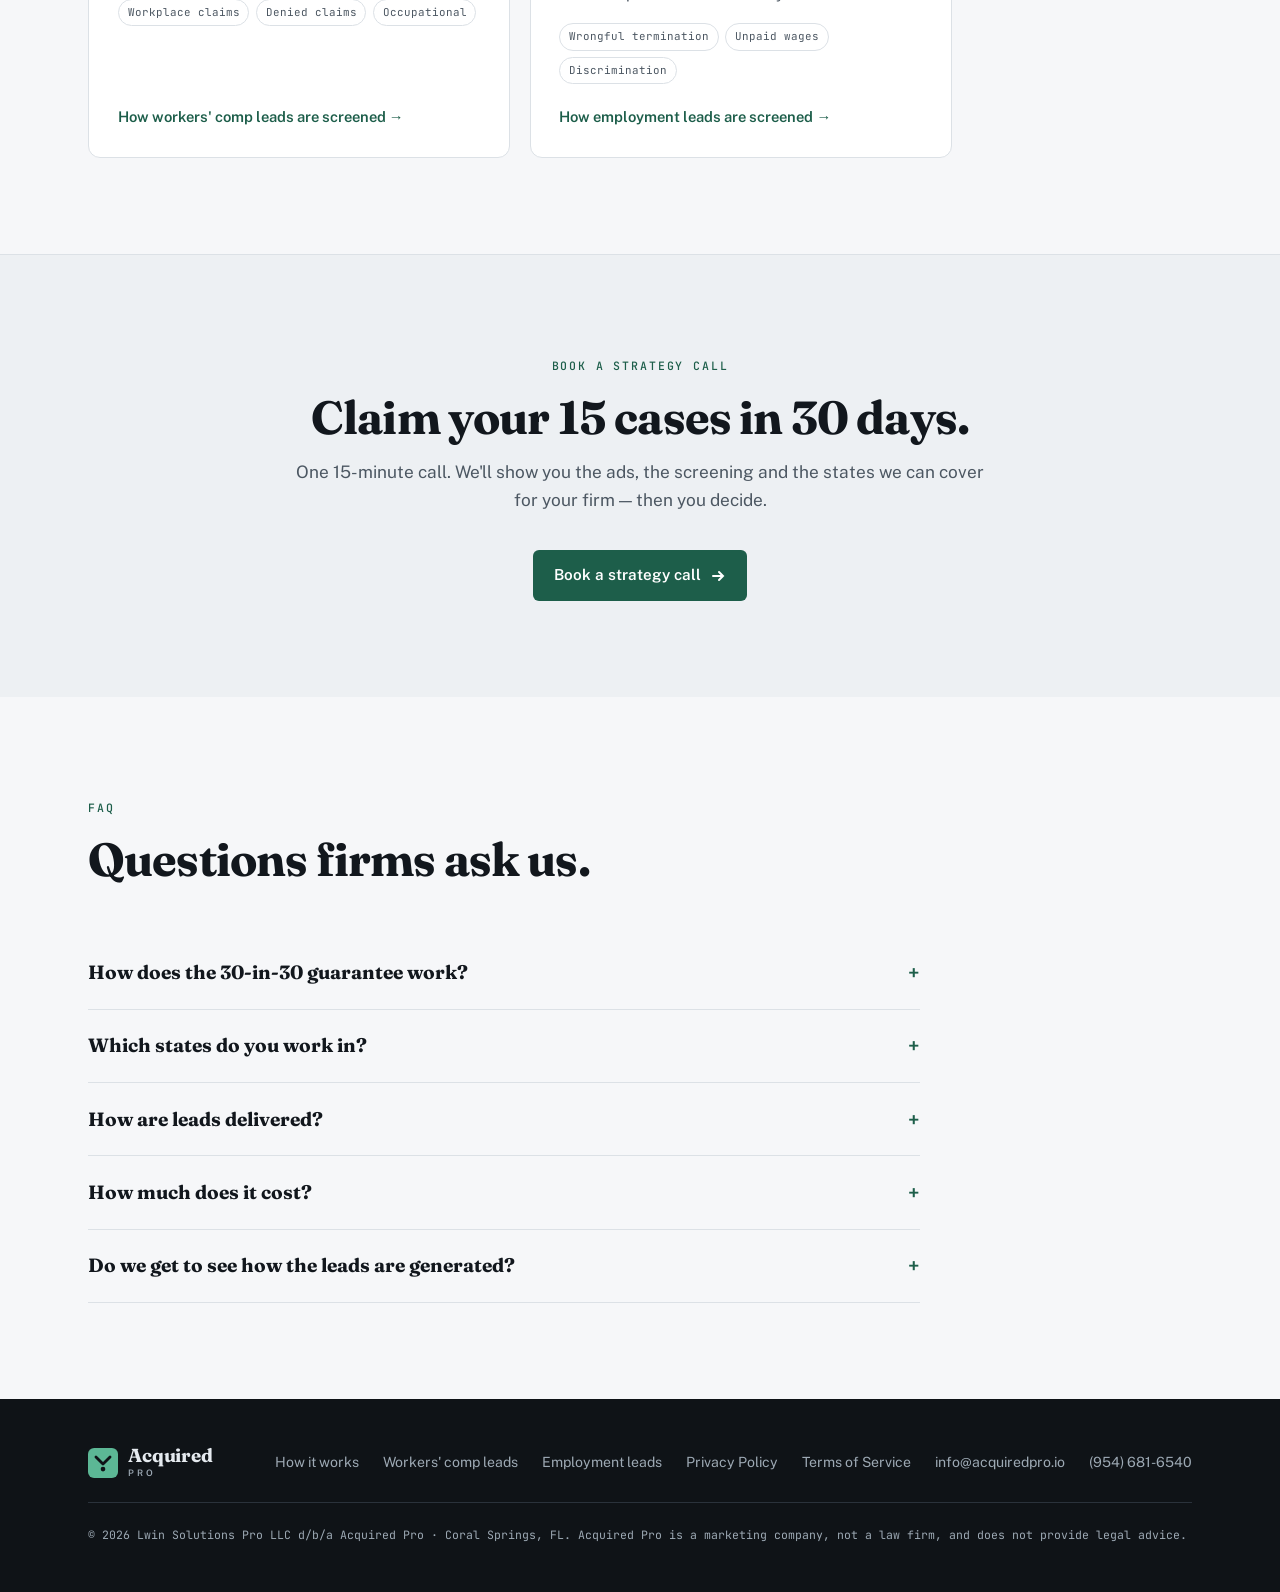
==== commit 6f7754b7: "Lead with cases, not leads, on the homepage Per Dewei: law firms buy signed cases, not lead volume, " ====
--- a/index.html
+++ b/index.html
@@ -4,12 +4,29 @@
 <meta charset="utf-8">
 <meta name="viewport" content="width=device-width, initial-scale=1">
 <title>Acquired Pro — Case Acquisition for Law Firms</title>
-<meta name="description" content="30 exclusive leads in 30 days, or you don't pay. Acquired Pro runs the ads, qualifies every lead, and delivers workers' compensation and employment law cases straight to your intake team.">
+<meta name="description" content="15 cases in 30 days, or you don't pay. Acquired Pro runs the ads, qualifies every lead, and delivers workers' compensation and employment law cases straight to your intake team.">
+<meta name="facebook-domain-verification" content="b1s14udcbullhfacrljsmvvfmo7f16">
 <link rel="icon" href="favicon.svg" type="image/svg+xml">
 <link rel="preconnect" href="https://fonts.googleapis.com">
 <link rel="preconnect" href="https://fonts.gstatic.com" crossorigin>
 <link rel="stylesheet" href="https://fonts.googleapis.com/css2?family=Fraunces:opsz,wght@9..144,500;9..144,700&family=Public+Sans:wght@400;500;600;700&family=JetBrains+Mono:wght@400;500;700&display=swap">
 <link rel="stylesheet" href="assets/site.css">
+<!-- Meta Pixel (Acquired Pro - B2B) -->
+<script>
+!function(f,b,e,v,n,t,s)
+{if(f.fbq)return;n=f.fbq=function(){n.callMethod?
+n.callMethod.apply(n,arguments):n.queue.push(arguments)};
+if(!f._fbq)f._fbq=n;n.push=n;n.loaded=!0;n.version='2.0';
+n.queue=[];t=b.createElement(e);t.async=!0;
+t.src=v;s=b.getElementsByTagName(e)[0];
+s.parentNode.insertBefore(t,s)}(window, document,'script',
+'https://connect.facebook.net/en_US/fbevents.js');
+fbq('init', '1760011011812894');
+fbq('track', 'PageView');
+</script>
+<noscript><img height="1" width="1" style="display:none"
+src="https://www.facebook.com/tr?id=1760011011812894&ev=PageView&noscript=1"
+/></noscript>
 </head>
 <body>
 
@@ -34,7 +51,7 @@
   <div class="wrap">
     <div>
       <span class="eyebrow reveal">The 30-in-30 guarantee for law firms</span>
-      <h1 class="reveal d1">30 exclusive leads in 30 days. <em>Or you don't pay.</em></h1>
+      <h1 class="reveal d1">15 cases in 30 days. <em>Or you don't pay.</em></h1>
       <p class="sub reveal d2">We run the ads, qualify every lead, and deliver workers' compensation and employment law cases straight to your intake team — in the states you're licensed in.</p>
       <ul class="checks reveal d3">
         <li><svg viewBox="0 0 20 20" fill="none" stroke="currentColor" stroke-width="2" stroke-linecap="round" stroke-linejoin="round"><path d="M4 10.5l3.5 3.5L16 6"/></svg><span>A 15-minute call — we'll respect your time</span></li>
@@ -169,7 +186,7 @@
     <div>
       <span class="eyebrow">Book a strategy call</span>
       <div class="sec-head" style="margin-bottom:0">
-        <h2>Claim your 30 leads in 30 days.</h2>
+        <h2>Claim your 15 cases in 30 days.</h2>
         <p>One 15-minute call. We'll show you the ads, the screening and the states we can cover for your firm — then you decide.</p>
       </div>
       <div class="cta">
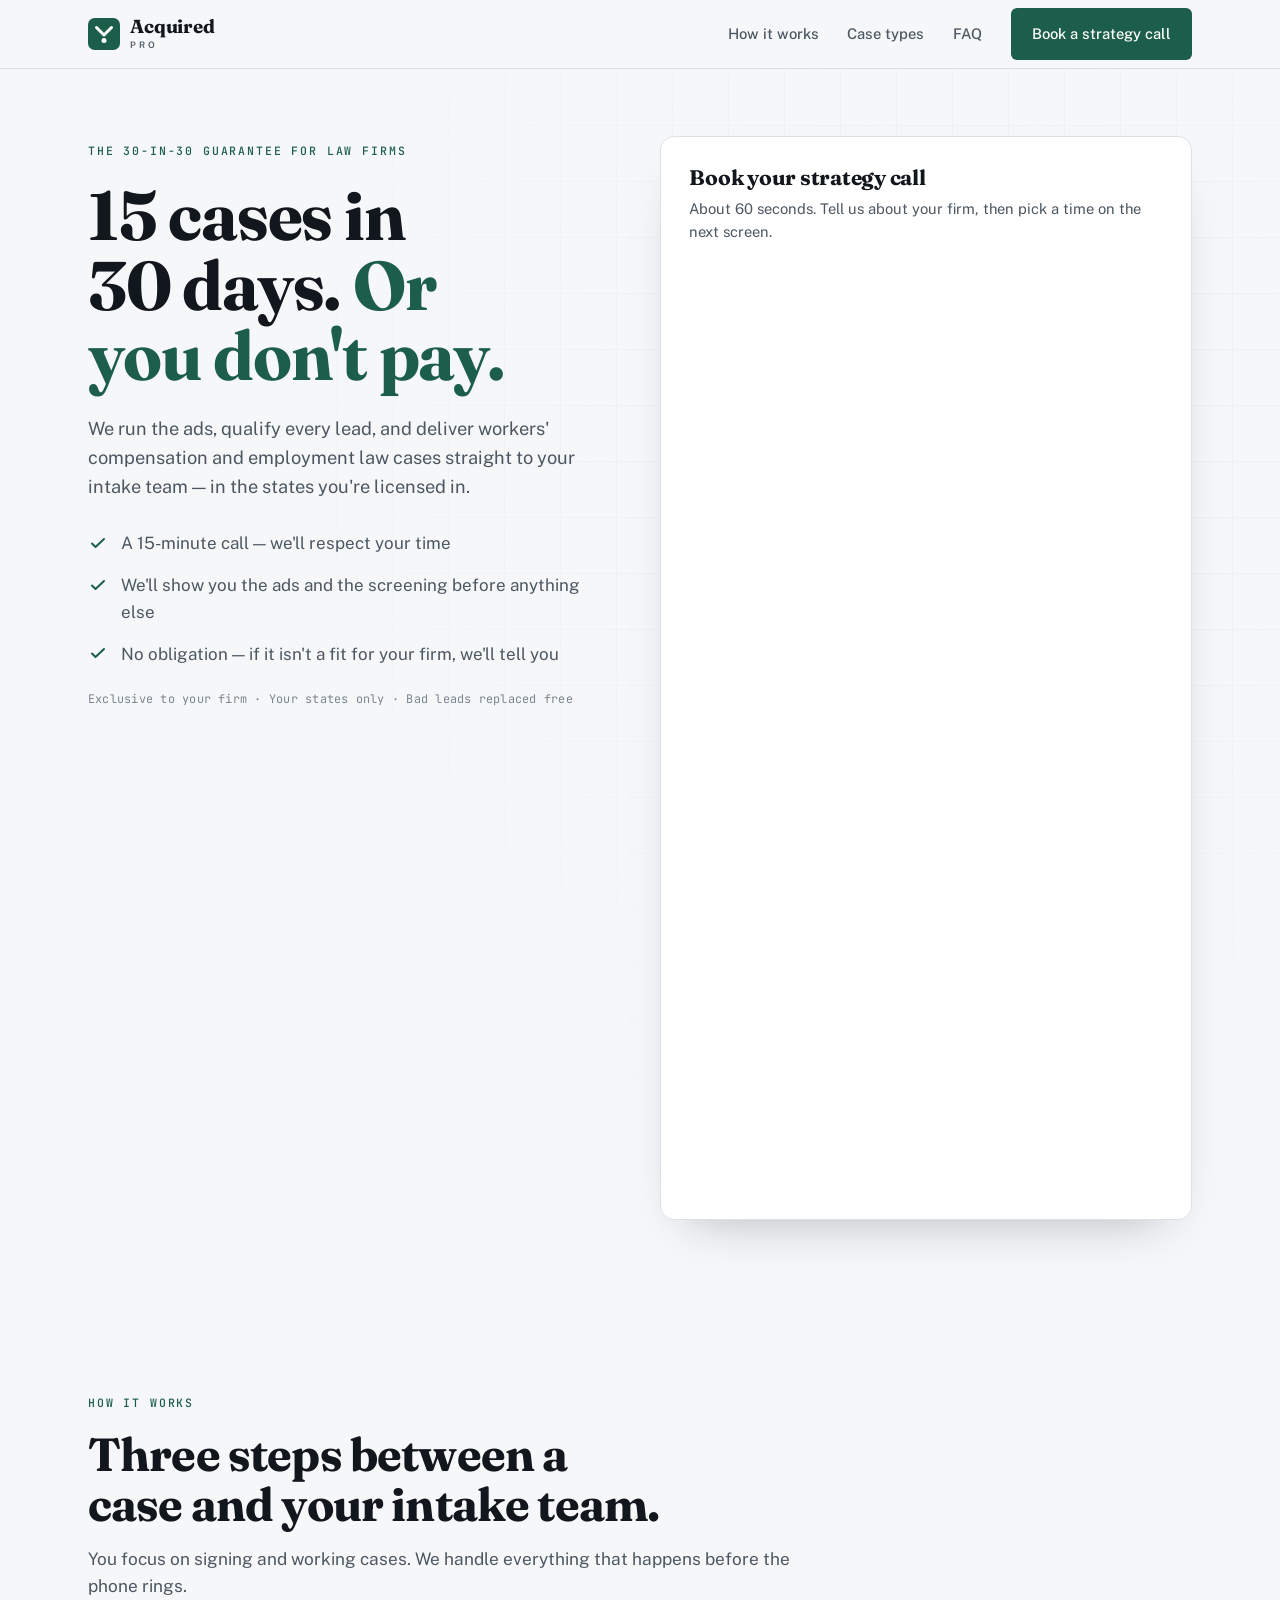
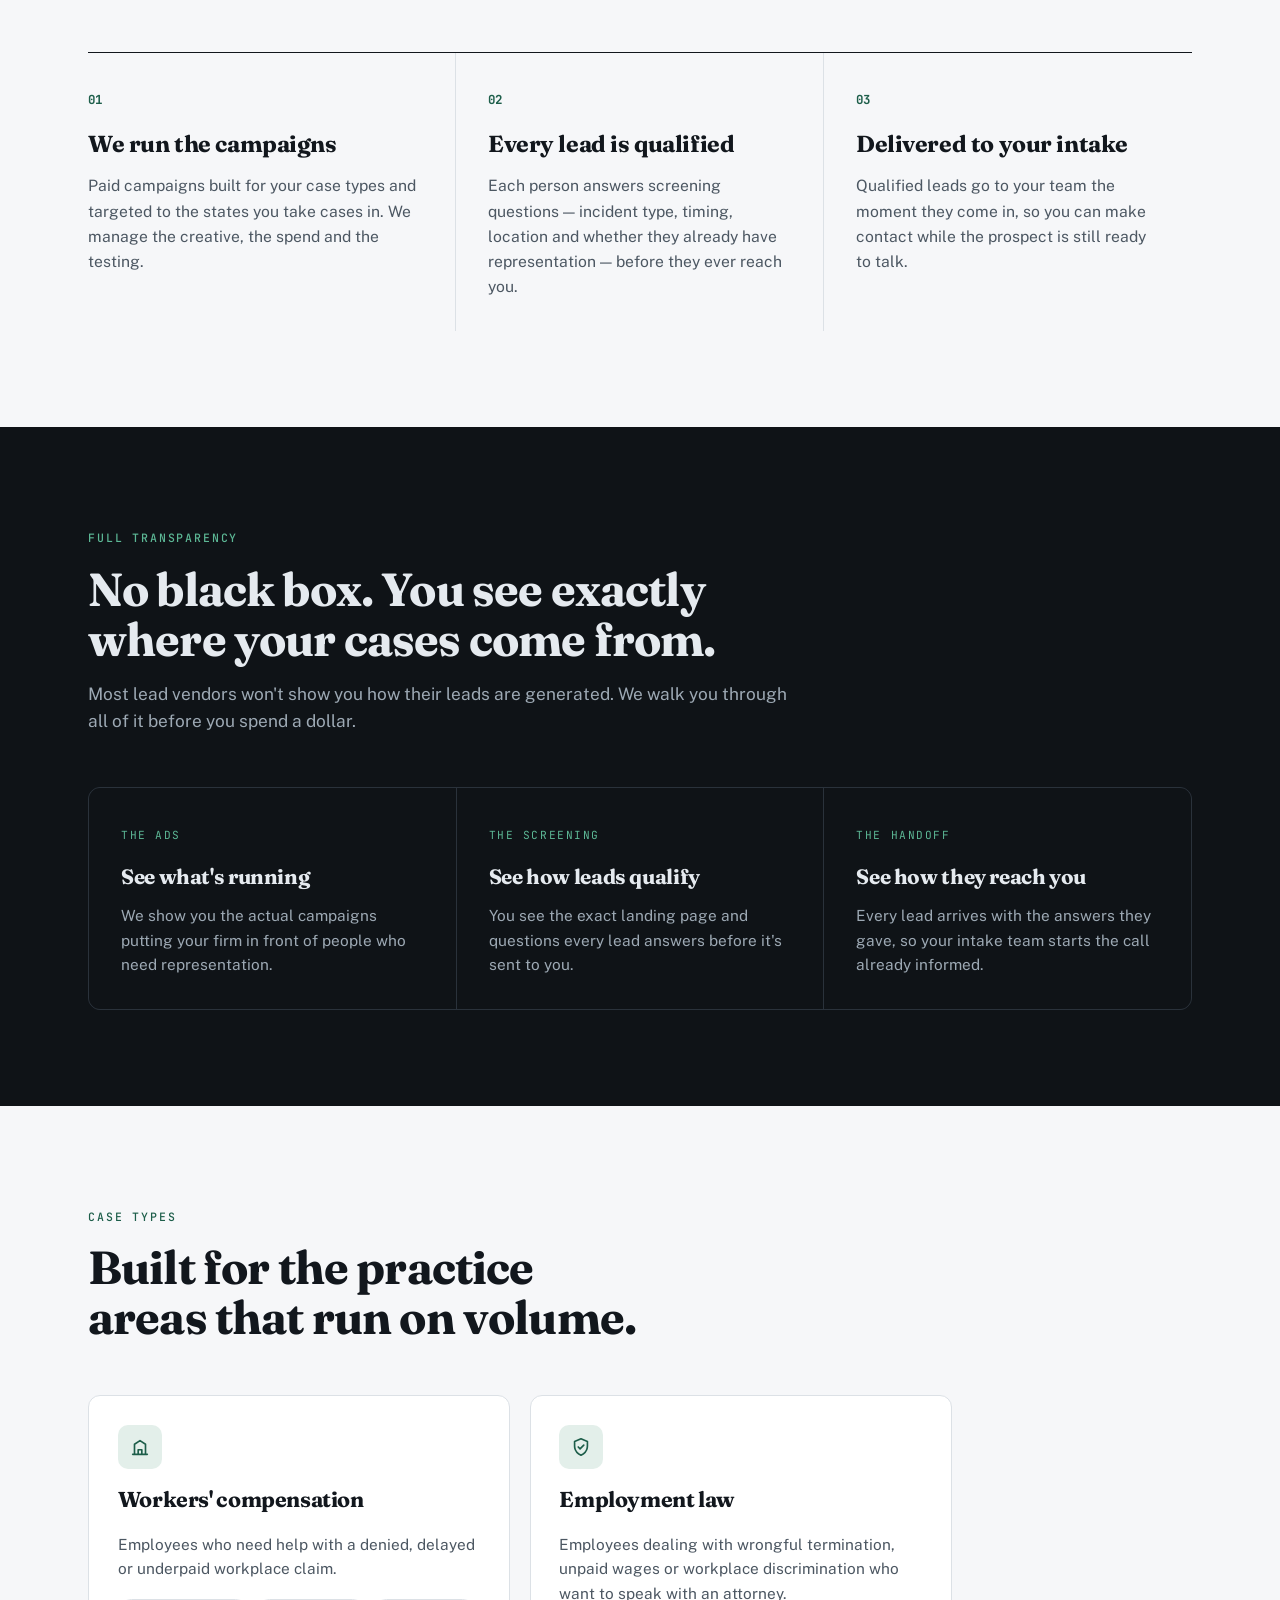
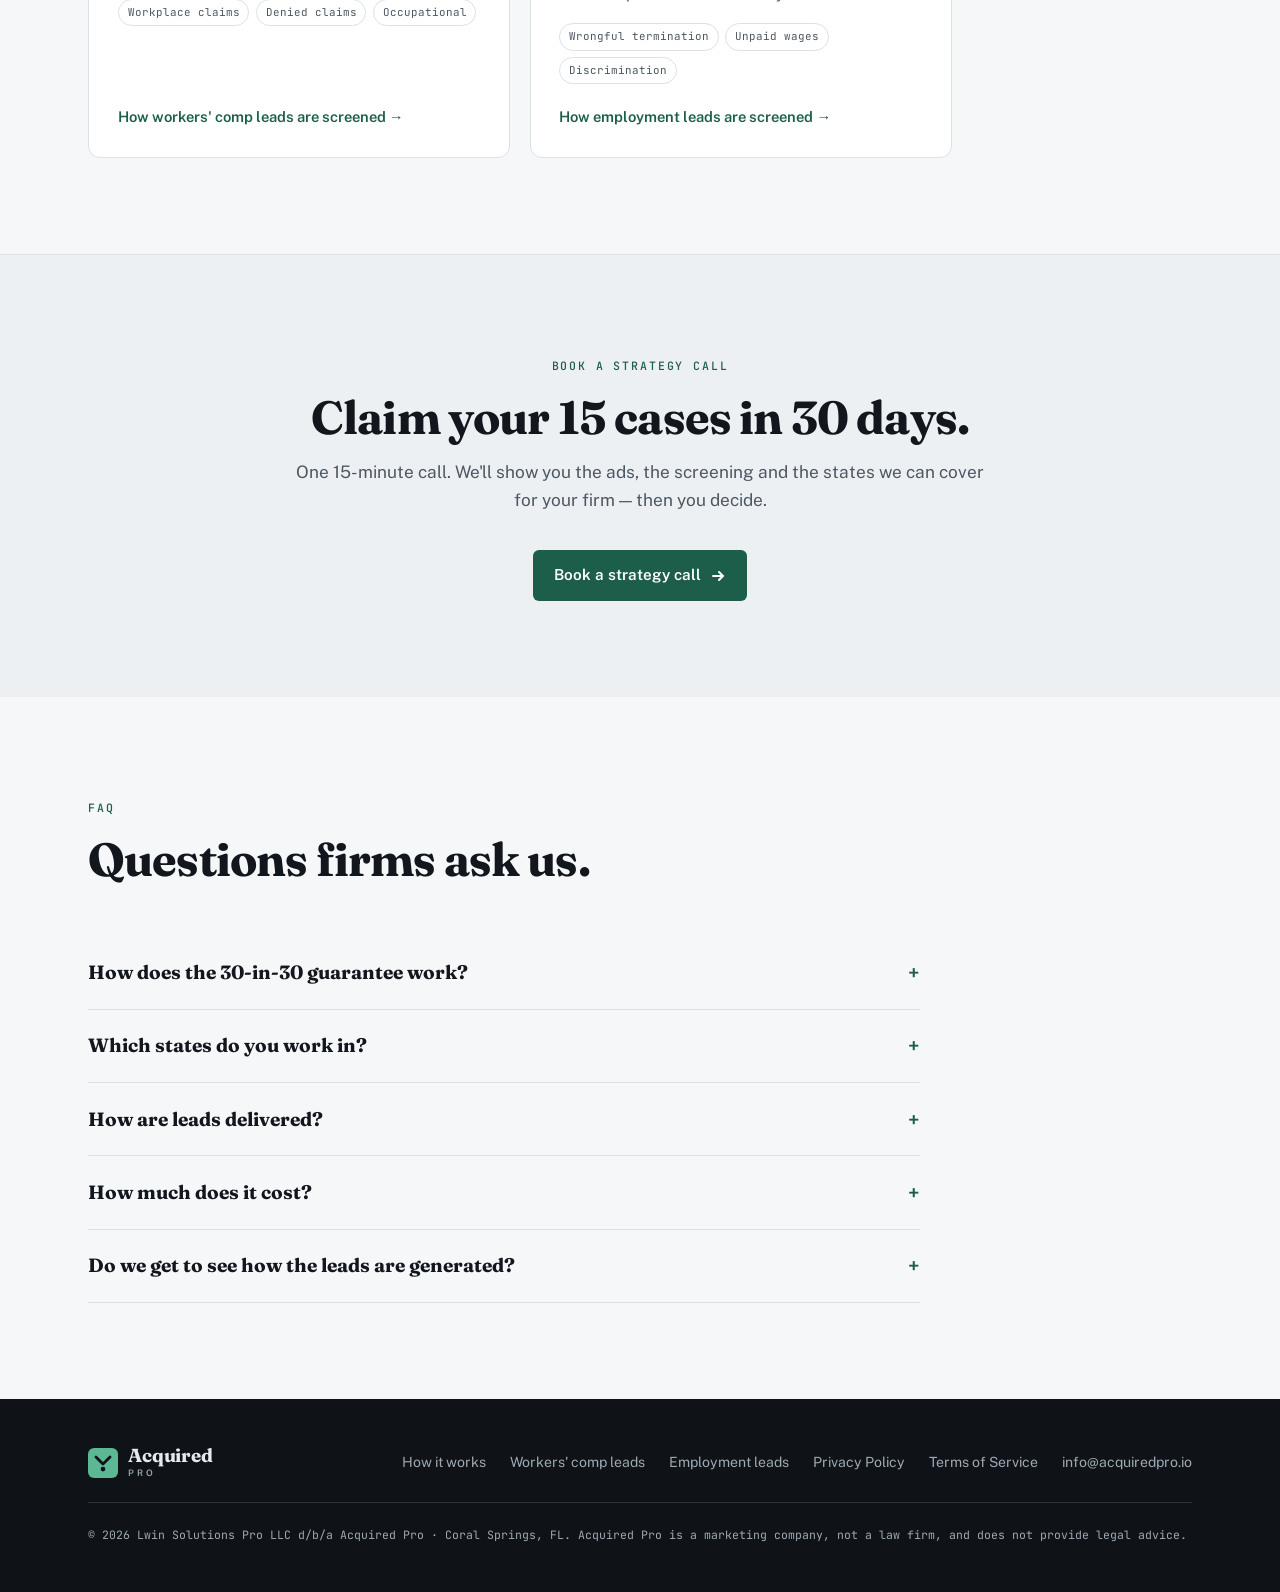
==== commit a3ce5e17: "Remove the public phone number and stop the footer overflowing on small screens. The footer link row" ====
--- a/index.html
+++ b/index.html
@@ -243,7 +243,6 @@
       <a href="privacy.html">Privacy Policy</a>
       <a href="terms.html">Terms of Service</a>
       <a href="mailto:info@acquiredpro.io">info@acquiredpro.io</a>
-      <a href="tel:+19546816540">(954) 681-6540</a>
     </nav>
     <small>© <span id="yr">2026</span> Lwin Solutions Pro LLC d/b/a Acquired Pro · Coral Springs, FL. Acquired Pro is a marketing company, not a law firm, and does not provide legal advice.</small>
   </div>
--- a/assets/site.css
+++ b/assets/site.css
@@ -114,11 +114,15 @@
   .faq details p{margin-top:.8rem;color:var(--ink-2);max-width:44rem}
 
   footer{background:var(--night);color:var(--night-ink-2);padding:3rem 0}
-  footer .wrap{display:flex;flex-wrap:wrap;justify-content:space-between;gap:1.5rem;align-items:center}
+  footer .wrap{display:flex;flex-wrap:wrap;justify-content:space-between;gap:1.5rem;align-items:center;min-width:0}
   footer .brand .wm b{color:var(--night-ink)}
   footer .brand .wm span{color:var(--night-ink-2)}
-  footer nav{display:flex;gap:1.5rem;font-size:.88rem}
-  footer nav a{text-decoration:none}
+  footer nav{display:flex;flex-wrap:wrap;gap:1.5rem;font-size:.88rem;min-width:0;max-width:100%}
+  footer nav a{text-decoration:none;white-space:nowrap}
+  @media (max-width:480px){
+    footer .wrap{flex-direction:column;align-items:flex-start;gap:1.15rem}
+    footer nav{gap:.7rem 1.15rem}
+  }
   footer nav a:hover{color:var(--night-ink)}
   footer small{font-family:var(--f-mono);font-size:.72rem;width:100%;border-top:1px solid var(--night-rule);padding-top:1.4rem}
 
